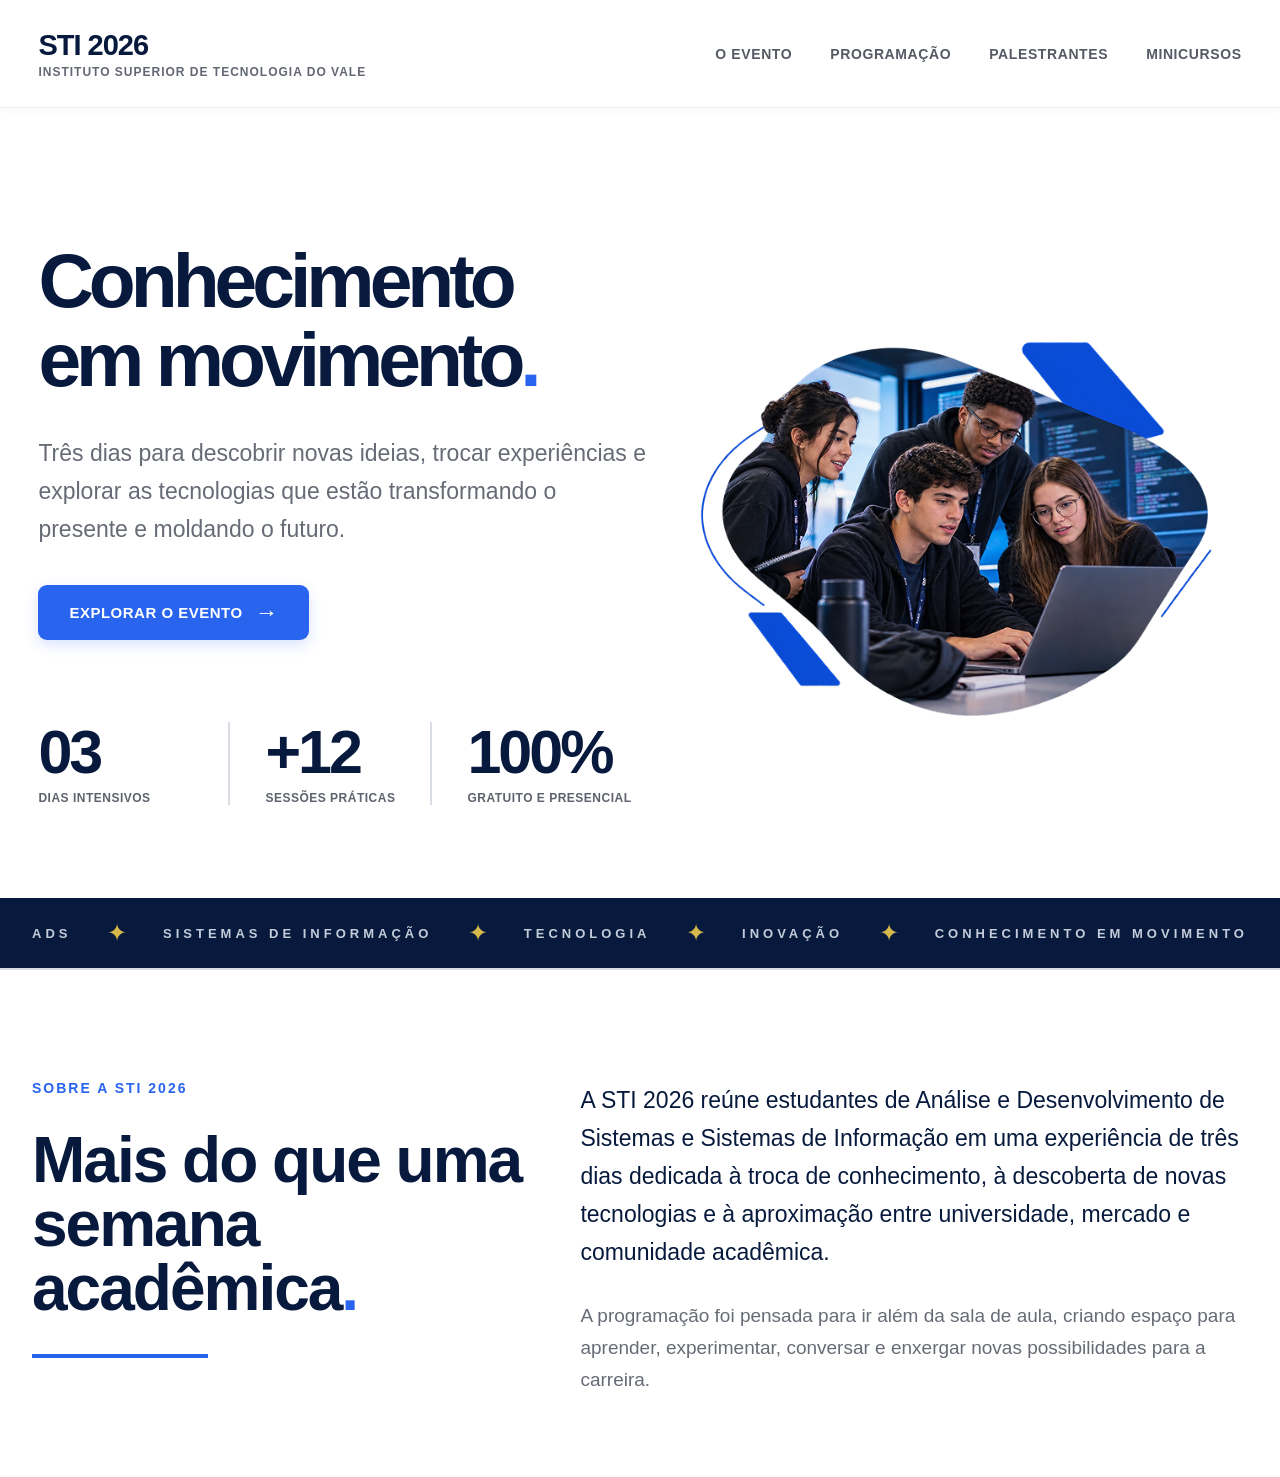
==== TRABALHO/index.html @ 21d2e315 "Segunda parte: 1" ====
<!DOCTYPE html>
<html lang="pt-BR">
<head>
  <meta charset="UTF-8">
  <meta name="viewport" content="width=device-width, initial-scale=1.0">
  <title>STI 2026 | Instituto Superior de Tecnologia do Vale</title>
  <link rel="stylesheet" href="CSS\style.css">
</head>
<body>
  <header class="cabecalho">
    <h1 class="marca">
      <strong>STI 2026</strong>
      <span>INSTITUTO SUPERIOR DE TECNOLOGIA DO VALE</span>
    </h1>

    <nav class="menu" aria-label="Navegação principal">
      <a href="#evento">O EVENTO</a>
      <a href="#programacao">PROGRAMAÇÃO</a>
      <a href="#palestrantes">PALESTRANTES</a>
      <a href="#minicursos">MINICURSOS</a>
    </nav>
  </header>

  <main>
    <section class="hero" id="evento">
      <div class="conteudo">
        <h2 class="one">Conhecimento<br>em movimento<span>.</span></h2>

        <p class="descricao">
          Três dias para descobrir novas ideias, trocar experiências e
          explorar as tecnologias que estão transformando o presente e
          moldando o futuro.
        </p>

        <a class="botao" href="#">
          EXPLORAR O EVENTO <span>→</span>
        </a>

        <div class="estatisticas">
          <div class="estatistica">
            <strong>03</strong>
            <span>DIAS INTENSIVOS</span>
          </div>
          <div class="estatistica">
            <strong>+12</strong>
            <span>SESSÕES PRÁTICAS</span>
          </div>
          <div class="estatistica">
            <strong>100%</strong>
            <span>GRATUITO E PRESENCIAL</span>
          </div>
        </div>
      </div>

      <div class="imagem-area">
        <img
          class="foto"
          src="IMGS\hero\foto_hero.webp"
          alt="Estudantes trabalhando juntos em um projeto de tecnologia">
      </div>
      
    </section>

    <section class="bar">
      <nav class="nav down1" aria-label="Faixa de navegação">
        <a href="#">ADS</a>
        <span class="separ">✦</span>
        <a href="#">Sistemas de Informação</a>
        <span class="separ">✦</span>
        <a href="#">Tecnologia</a>
        <span class="separ">✦</span>
        <a href="#">Inovação</a>
        <span class="separ">✦</span>
        <a href="#">Conhecimento em movimento</a>
      </nav>
    </section>

      <div class="down1 d1">

        <section id="sobre" class="desc">
          <div class="desc-title">
            <p class="sub-title">Sobre a STI 2026</p>
            <h2 class="two">Mais do que uma<br>semana acadêmica<span>.</span></h2>
            <div class="blue-line"></div>
          </div>

          <div class="desc-text">
            <p class="lead">
              A STI 2026 reúne estudantes de Análise e Desenvolvimento de Sistemas e
              Sistemas de Informação em uma experiência de três dias dedicada à troca
              de conhecimento, à descoberta de novas tecnologias e à aproximação
              entre universidade, mercado e comunidade acadêmica.
            </p>
            <p class="secondary">
              A programação foi pensada para ir além da sala de aula, criando espaço
              para aprender, experimentar, conversar e enxergar novas possibilidades
              para a carreira.
            </p>
          </div>
        </section>

      </div>


  </main>
</body>
</html>
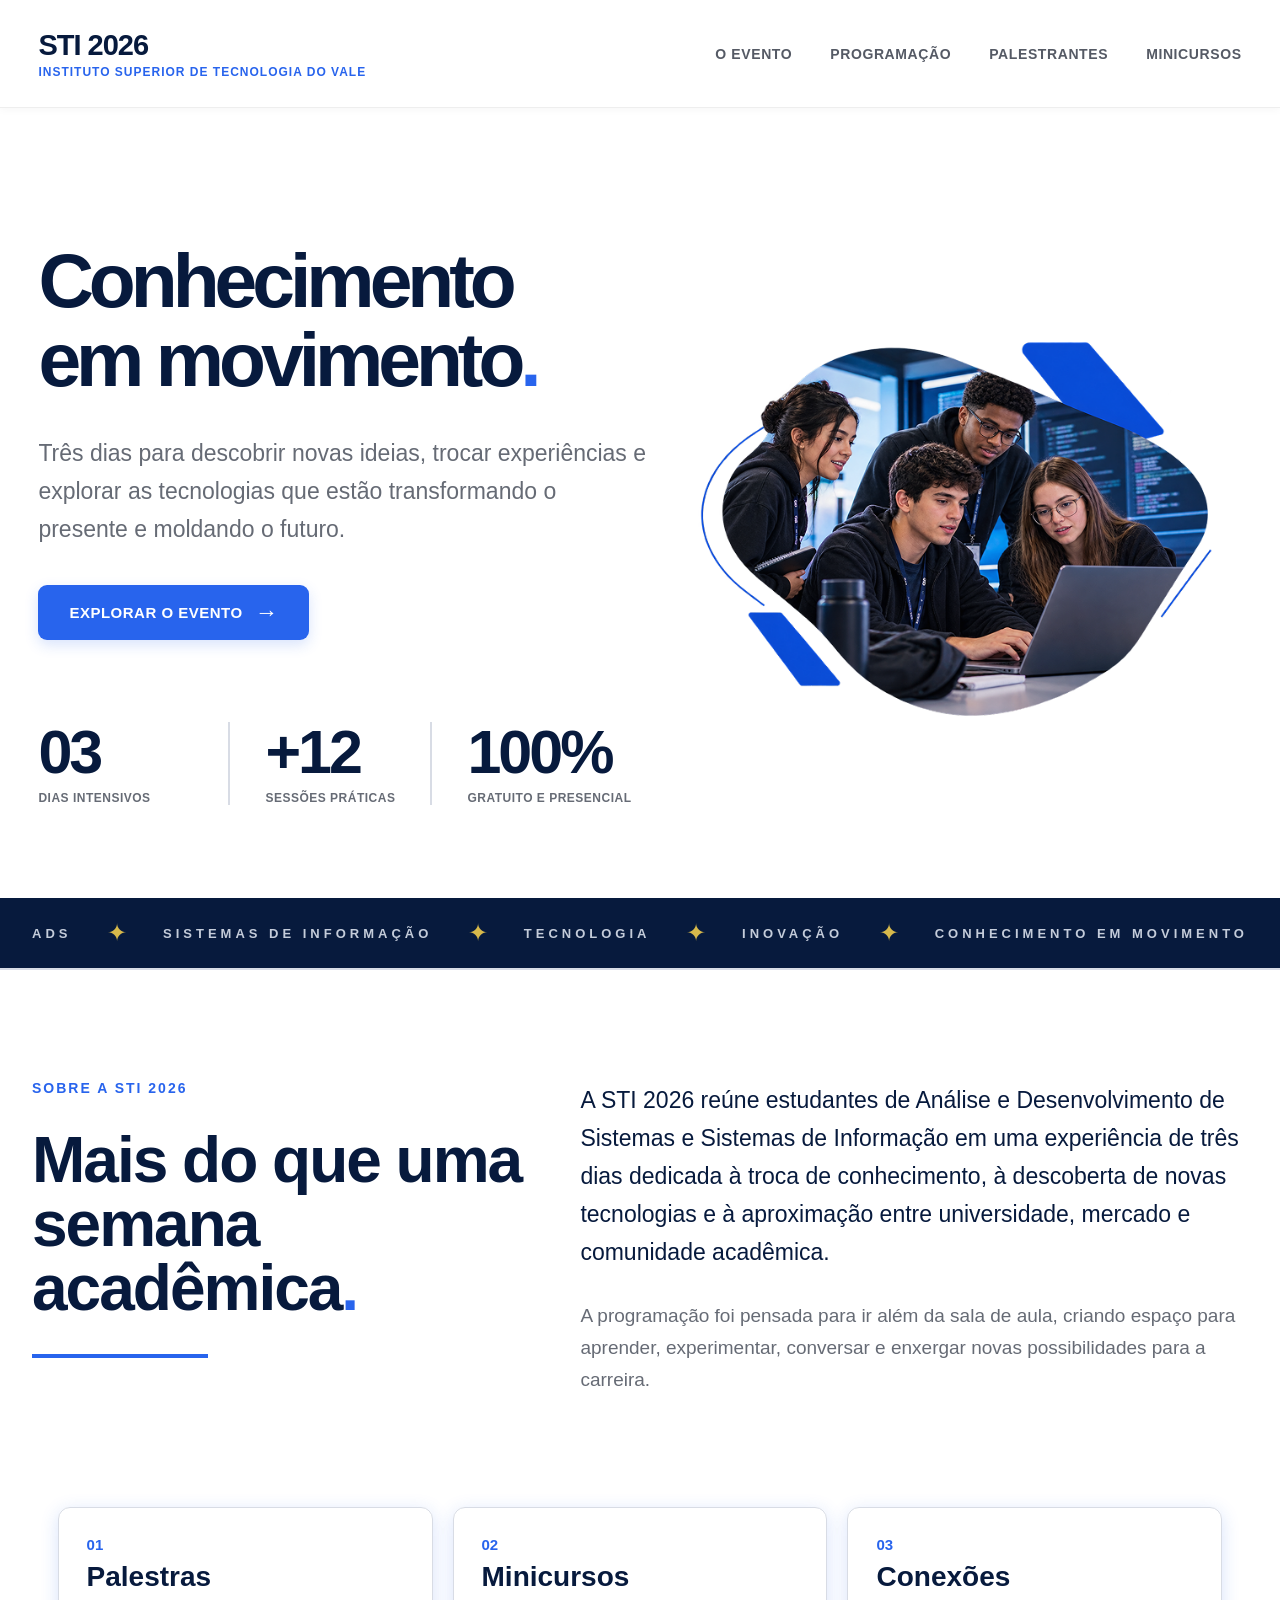
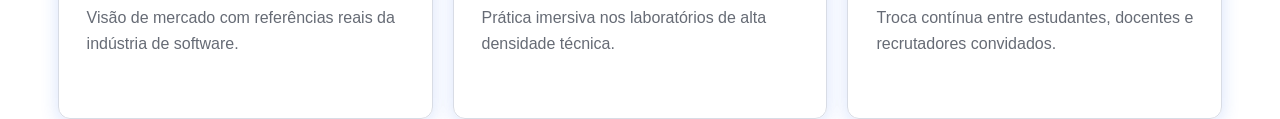
==== commit 6eb3321d: "Segunda parte: 2 Cards" ====
--- a/TRABALHO/index.html
+++ b/TRABALHO/index.html
@@ -13,7 +13,7 @@
       <span>INSTITUTO SUPERIOR DE TECNOLOGIA DO VALE</span>
     </h1>
 
-    <nav class="menu" aria-label="Navegação principal">
+    <nav class="menu" aria-label="Navegação principal"> <!-- verificar os ids depois-->
       <a href="#evento">O EVENTO</a>
       <a href="#programacao">PROGRAMAÇÃO</a>
       <a href="#palestrantes">PALESTRANTES</a>
@@ -101,6 +101,27 @@
 
       </div>
 
+    <section class="cards" aria-label="Atividades do evento"> <!-- definir os ids-->
+      
+      <article class="card" id="">
+        <span class="number">01</span>
+        <h3>Palestras</h3>
+        <p>Visão de mercado com referências reais da indústria de software.</p>
+      </article>
+
+      <article class="card" id="">
+        <span class="number">02</span>
+        <h3>Minicursos</h3>
+        <p>Prática imersiva nos laboratórios de alta densidade técnica.</p>
+      </article>
+
+      <article class="card" id="">
+        <span class="number">03</span>
+        <h3>Conexões</h3>
+        <p>Troca contínua entre estudantes, docentes e recrutadores convidados.</p>
+      </article>
+
+    </section>
 
   </main>
 </body>
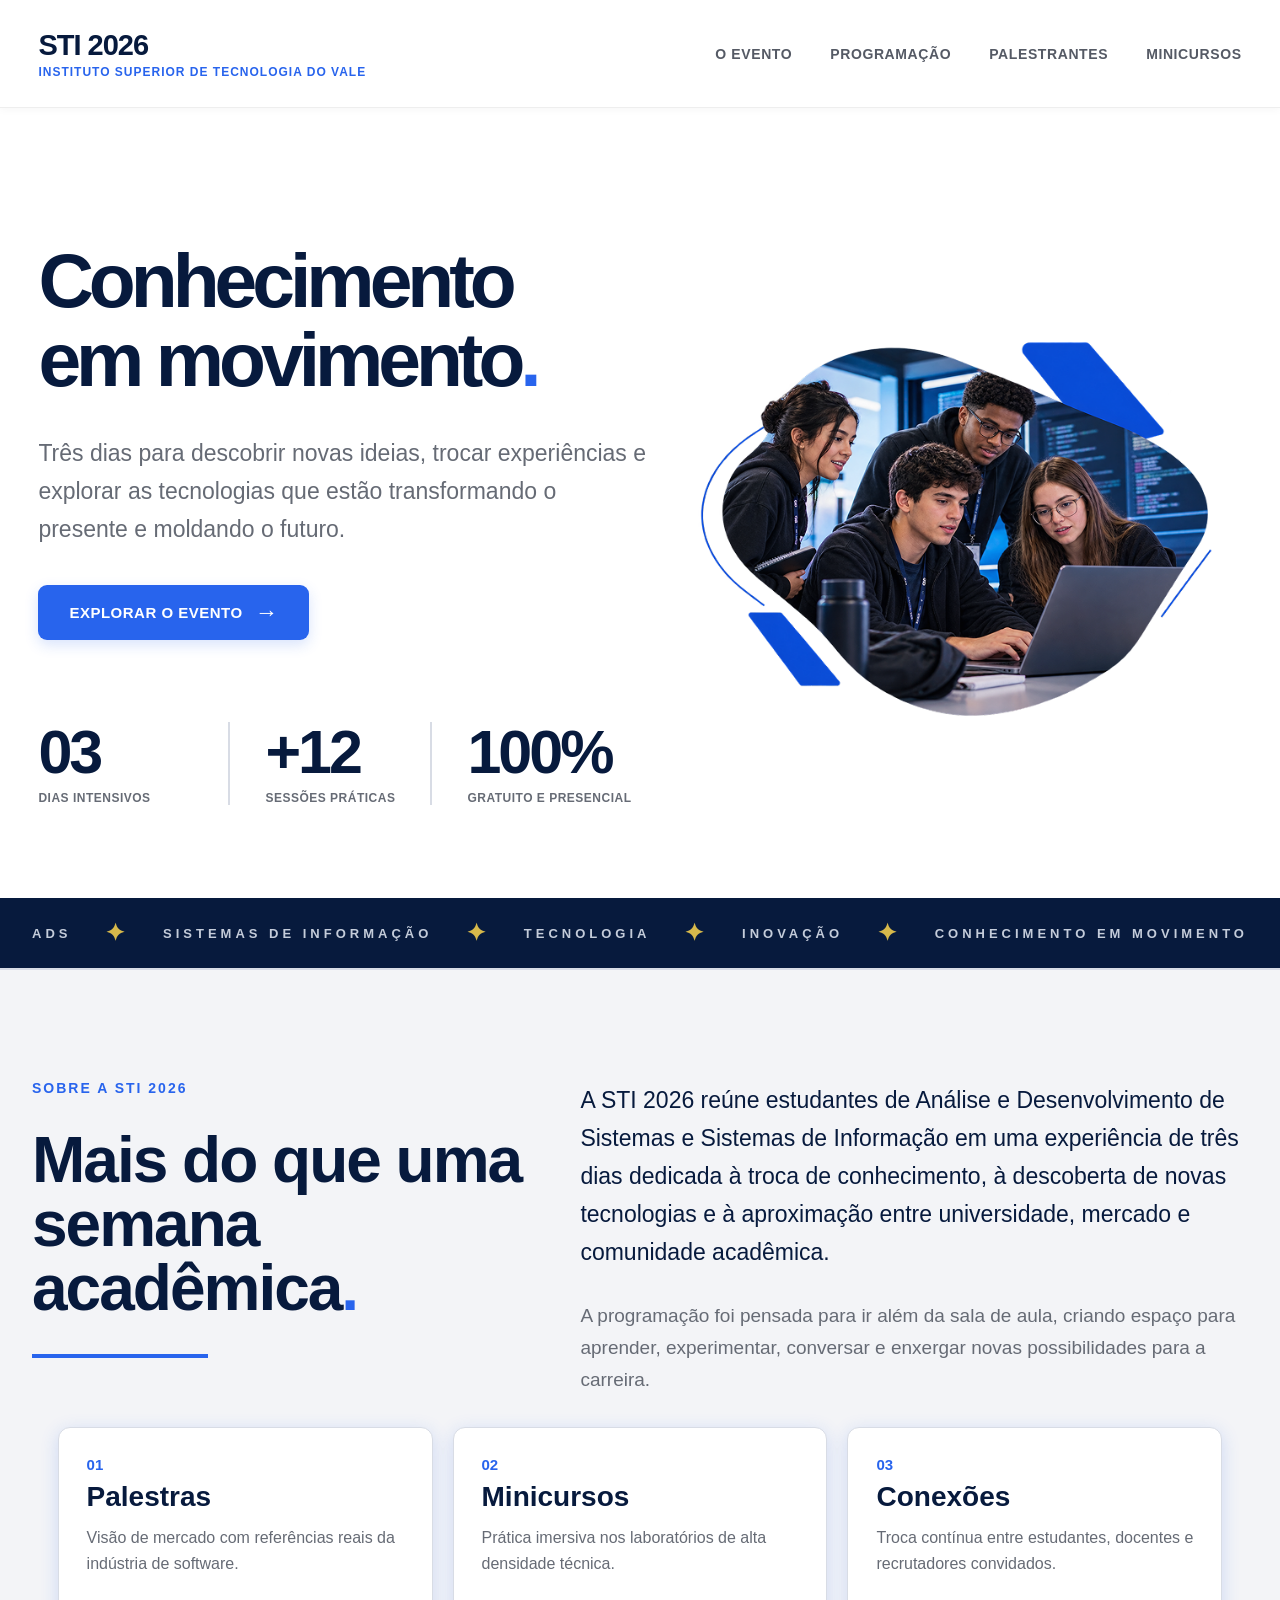
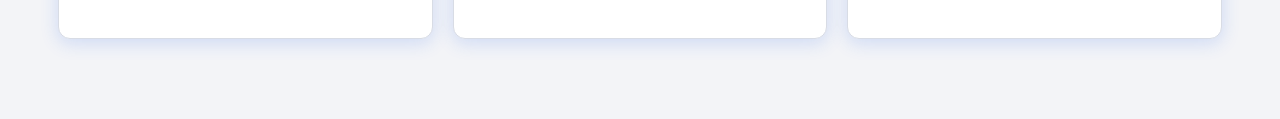
==== commit c867f6c4: "Correcoes e Organizao: 1" ====
--- a/TRABALHO/index.html
+++ b/TRABALHO/index.html
@@ -24,7 +24,7 @@
   <main>
     <section class="hero" id="evento">
       <div class="conteudo">
-        <h2 class="one">Conhecimento<br>em movimento<span>.</span></h2>
+        <h2 class="h2um">Conhecimento<br>em movimento<span>.</span></h2>
 
         <p class="descricao">
           Três dias para descobrir novas ideias, trocar experiências e
@@ -62,25 +62,25 @@
     </section>
 
     <section class="bar">
-      <nav class="nav down1" aria-label="Faixa de navegação">
-        <a href="#">ADS</a>
-        <span class="separ">✦</span>
-        <a href="#">Sistemas de Informação</a>
-        <span class="separ">✦</span>
-        <a href="#">Tecnologia</a>
-        <span class="separ">✦</span>
-        <a href="#">Inovação</a>
-        <span class="separ">✦</span>
-        <a href="#">Conhecimento em movimento</a>
-      </nav>
+      <div class="divbar cont1">
+        <p>ADS</p>
+        <p><span class="separ">✦</span></p>
+        <p>Sistemas de Informação</p>
+        <p><span class="separ">✦</span></p>
+        <p>Tecnologia</p>
+        <p><span class="separ">✦</span></p>
+        <p>Inovação</p>
+        <p><span class="separ">✦</span></p>
+        <p>Conhecimento em movimento</p>
+      </div>
     </section>
 
-      <div class="down1 d1">
+      <section class="baixo1">
 
-        <section id="sobre" class="desc">
+        <div id="sobre" class="desc cont1">
           <div class="desc-title">
             <p class="sub-title">Sobre a STI 2026</p>
-            <h2 class="two">Mais do que uma<br>semana acadêmica<span>.</span></h2>
+            <h2 class="h2dois">Mais do que uma<br>semana acadêmica<span>.</span></h2>
             <div class="blue-line"></div>
           </div>
 
@@ -97,31 +97,31 @@
               para a carreira.
             </p>
           </div>
-        </section>
+        </div>
 
-      </div>
+        <div class="cards" aria-label="Atividades do evento"> <!-- definir os ids-->
 
-    <section class="cards" aria-label="Atividades do evento"> <!-- definir os ids-->
-      
-      <article class="card" id="">
-        <span class="number">01</span>
-        <h3>Palestras</h3>
-        <p>Visão de mercado com referências reais da indústria de software.</p>
-      </article>
+          <article class="card" id="">
+            <span class="number">01</span>
+            <h3>Palestras</h3>
+            <p>Visão de mercado com referências reais da indústria de software.</p>
+          </article>
 
-      <article class="card" id="">
-        <span class="number">02</span>
-        <h3>Minicursos</h3>
-        <p>Prática imersiva nos laboratórios de alta densidade técnica.</p>
-      </article>
+          <article class="card" id="">
+            <span class="number">02</span>
+            <h3>Minicursos</h3>
+            <p>Prática imersiva nos laboratórios de alta densidade técnica.</p>
+          </article>
 
-      <article class="card" id="">
-        <span class="number">03</span>
-        <h3>Conexões</h3>
-        <p>Troca contínua entre estudantes, docentes e recrutadores convidados.</p>
-      </article>
+          <article class="card" id="">
+            <span class="number">03</span>
+            <h3>Conexões</h3>
+            <p>Troca contínua entre estudantes, docentes e recrutadores convidados.</p>
+          </article>
 
-    </section>
+        </div>
+
+      </section>
 
   </main>
 </body>
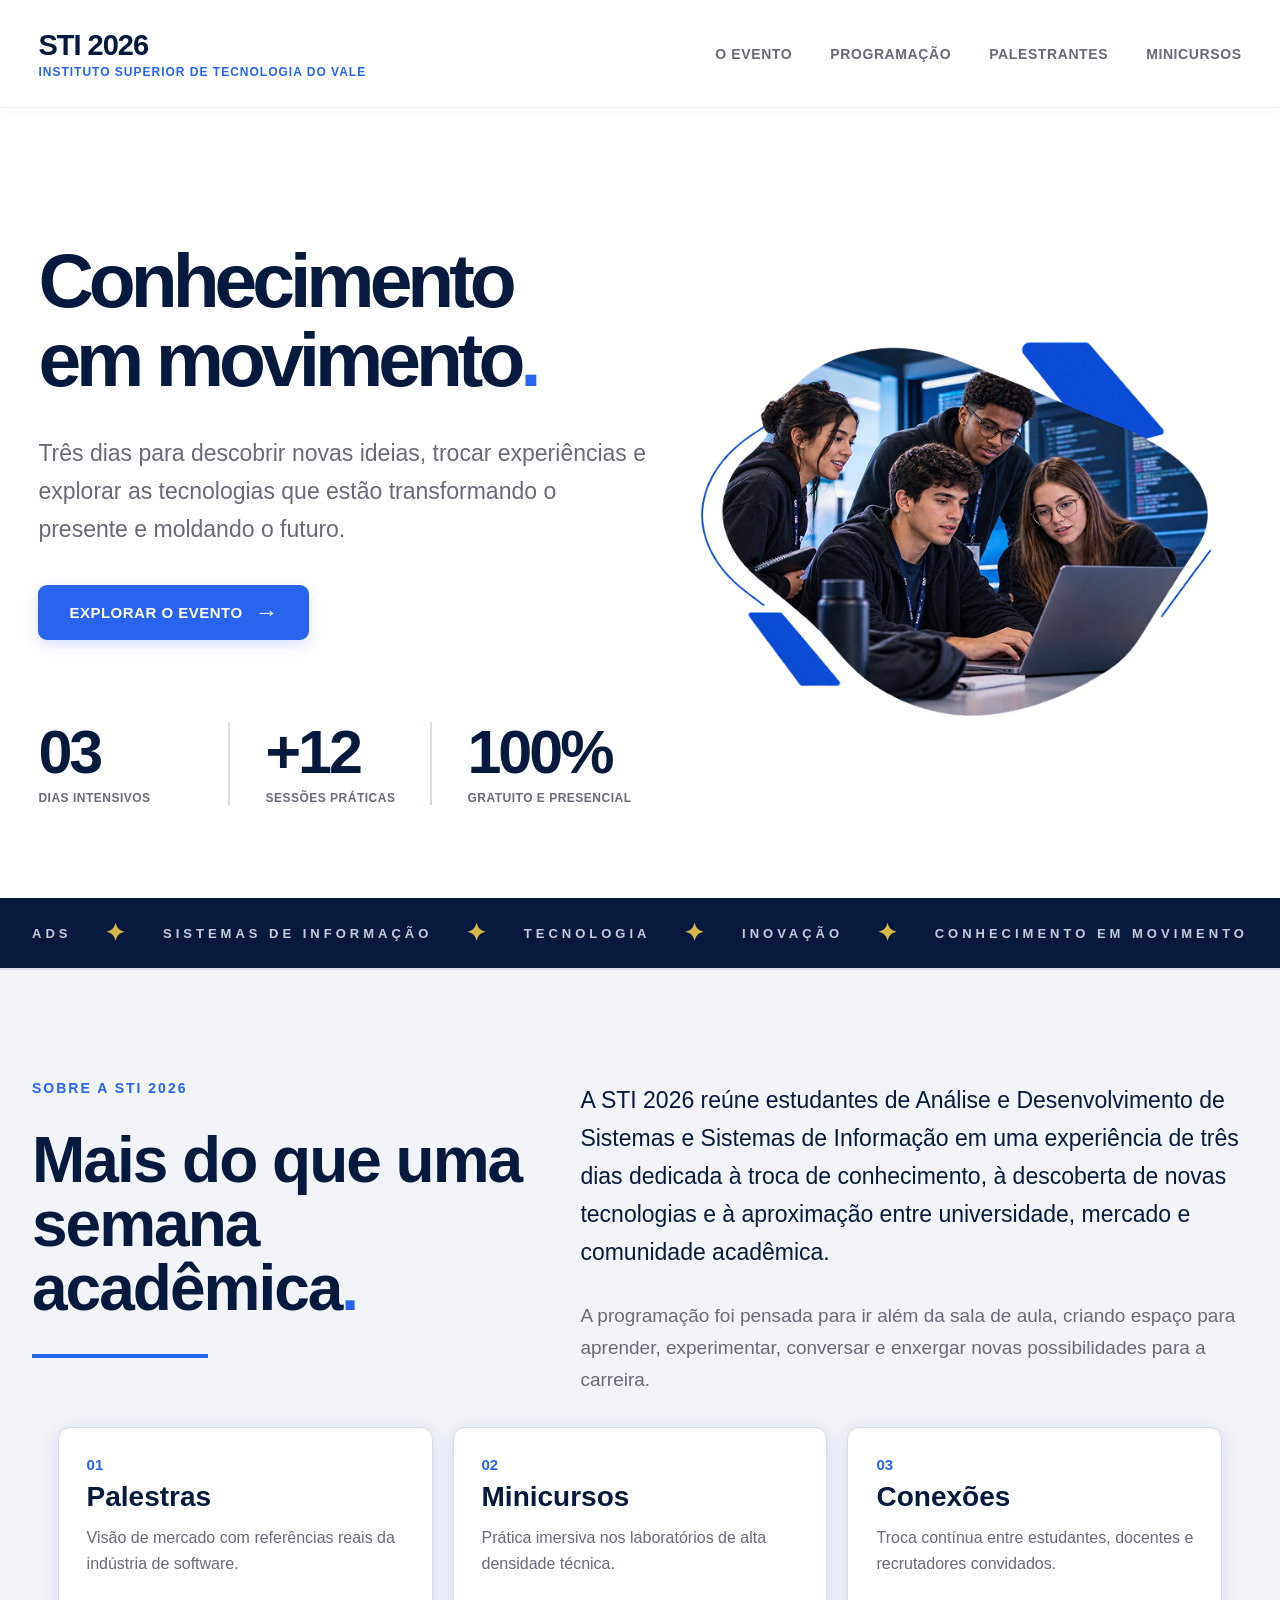
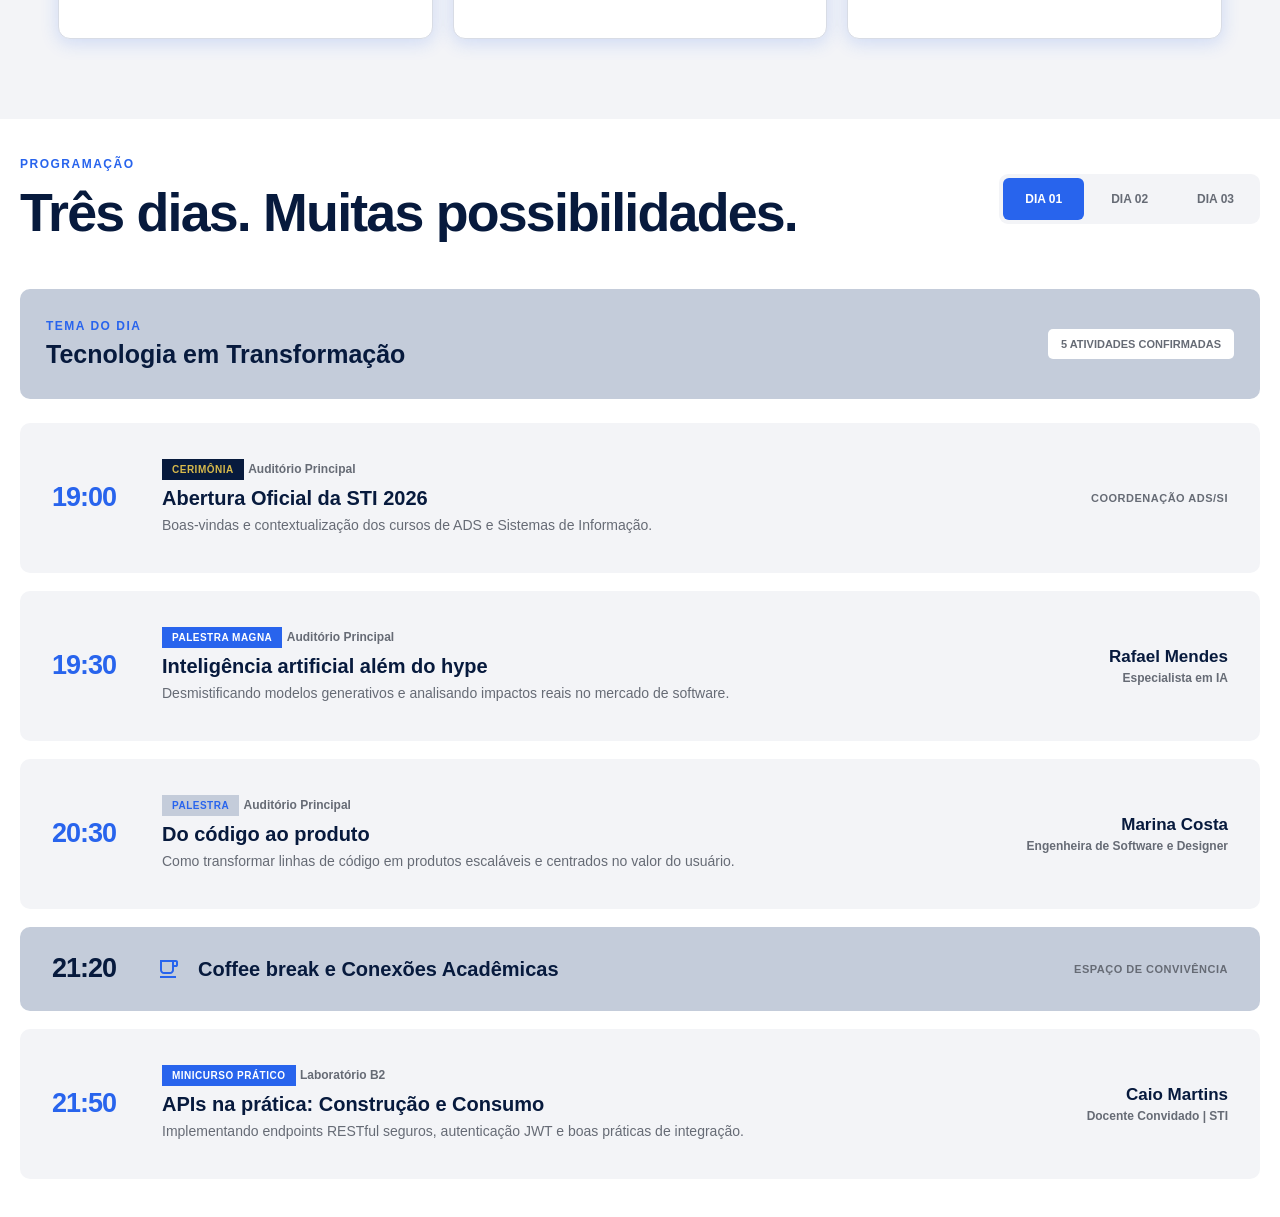
==== commit 0d2a98ac: "Dias do evento" ====
--- a/TRABALHO/index.html
+++ b/TRABALHO/index.html
@@ -7,7 +7,9 @@
   <link rel="stylesheet" href="CSS\style.css">
 </head>
 <body>
+
   <header class="cabecalho">
+
     <h1 class="marca">
       <strong>STI 2026</strong>
       <span>INSTITUTO SUPERIOR DE TECNOLOGIA DO VALE</span>
@@ -19,50 +21,57 @@
       <a href="#palestrantes">PALESTRANTES</a>
       <a href="#minicursos">MINICURSOS</a>
     </nav>
+
   </header>
 
   <main>
+
     <section class="hero" id="evento">
       <div class="conteudo">
-        <h2 class="h2um">Conhecimento<br>em movimento<span>.</span></h2>
-
+
+        <h2 class="h2-1">Conhecimento<br>em movimento<span>.</span></h2>
         <p class="descricao">
           Três dias para descobrir novas ideias, trocar experiências e
           explorar as tecnologias que estão transformando o presente e
           moldando o futuro.
         </p>
-
         <a class="botao" href="#">
           EXPLORAR O EVENTO <span>→</span>
         </a>
 
         <div class="estatisticas">
           <div class="estatistica">
+
             <strong>03</strong>
             <span>DIAS INTENSIVOS</span>
+
           </div>
           <div class="estatistica">
+
             <strong>+12</strong>
             <span>SESSÕES PRÁTICAS</span>
+
           </div>
           <div class="estatistica">
+
             <strong>100%</strong>
             <span>GRATUITO E PRESENCIAL</span>
-          </div>
-        </div>
-      </div>
-
+
+          </div>
+        </div>
+      </div>
       <div class="imagem-area">
+
         <img
           class="foto"
           src="IMGS\hero\foto_hero.webp"
           alt="Estudantes trabalhando juntos em um projeto de tecnologia">
-      </div>
-      
-    </section>
-
+
+      </div>
+    </section>
     <section class="bar">
       <div class="divbar cont1">
+
         <p>ADS</p>
         <p><span class="separ">✦</span></p>
         <p>Sistemas de Informação</p>
@@ -72,19 +81,21 @@
         <p>Inovação</p>
         <p><span class="separ">✦</span></p>
         <p>Conhecimento em movimento</p>
-      </div>
-    </section>
-
-      <section class="baixo1">
-
+
+      </div>
+    </section>
+
+    <section class="down-1">
         <div id="sobre" class="desc cont1">
           <div class="desc-title">
-            <p class="sub-title">Sobre a STI 2026</p>
-            <h2 class="h2dois">Mais do que uma<br>semana acadêmica<span>.</span></h2>
+
+            <p class="sob-title-sti">Sobre a STI 2026</p>
+            <h2 class="h2-2">Mais do que uma<br>semana acadêmica<span>.</span></h2>
             <div class="blue-line"></div>
-          </div>
-
+
+          </div>
           <div class="desc-text">
+
             <p class="lead">
               A STI 2026 reúne estudantes de Análise e Desenvolvimento de Sistemas e
               Sistemas de Informação em uma experiência de três dias dedicada à troca
@@ -96,32 +107,150 @@
               para aprender, experimentar, conversar e enxergar novas possibilidades
               para a carreira.
             </p>
-          </div>
-        </div>
-
+
+          </div>
+        </div>
         <div class="cards" aria-label="Atividades do evento"> <!-- definir os ids-->
-
           <article class="card" id="">
+
             <span class="number">01</span>
             <h3>Palestras</h3>
             <p>Visão de mercado com referências reais da indústria de software.</p>
+
           </article>
 
           <article class="card" id="">
+
             <span class="number">02</span>
             <h3>Minicursos</h3>
             <p>Prática imersiva nos laboratórios de alta densidade técnica.</p>
+
           </article>
 
           <article class="card" id="">
+
             <span class="number">03</span>
             <h3>Conexões</h3>
             <p>Troca contínua entre estudantes, docentes e recrutadores convidados.</p>
+
           </article>
-
-        </div>
-
-      </section>
+        </div>
+    </section>
+
+    <section class="cont2" id="programacao">
+      <div class="top">
+        <div>
+
+          <span class="sob-title">PROGRAMAÇÃO</span>
+          <h2 class="h2-3">Três dias. Muitas possibilidades.</h2>
+
+        </div>
+
+        <nav class="dias" aria-label="Dias do evento">
+          <button class="dia ativo" type="button">DIA 01</button>
+          <button class="dia" type="button">DIA 02</button>
+          <button class="dia" type="button">DIA 03</button>
+        </nav>
+
+      </div>
+      <div class="tema">
+        <div>
+
+          <span class="sob-title">TEMA DO DIA</span>
+          <h2>Tecnologia em Transformação</h2>
+
+        </div>
+
+        <span class="a5">5 ATIVIDADES CONFIRMADAS</span>
+
+      </div>
+    
+      <div class="programacao" aria-label="Programação do primeiro dia">
+        <article class="atividade">
+
+          <p class="horario">19:00</p>
+
+          <div class="detalhes">
+
+            <span class="tag cerimonia">CERIMÔNIA</span>
+            <span class="local">Auditório Principal</span>
+            <h3>Abertura Oficial da STI 2026</h3>
+            <p>Boas-vindas e contextualização dos cursos de ADS e Sistemas de Informação.</p>
+
+          </div>
+
+          <span class="local-2">COORDENAÇÃO ADS/SI</span>
+
+        </article>
+        <article class="atividade">
+          
+          <p class="horario">19:30</p>
+
+          <div class="detalhes">
+
+            <span class="tag palestra-mag">PALESTRA MAGNA</span>
+            <span class="local">Auditório Principal</span>
+            <h3>Inteligência artificial além do hype</h3>
+            <p>Desmistificando modelos generativos e analisando impactos reais no mercado de software.</p>
+
+          </div>
+          <div class="palestrante">
+
+            <strong>Rafael Mendes</strong>
+            <span>Especialista em IA</span>
+
+          </div>
+        </article>
+        <article class="atividade">
+
+          <p class="horario">20:30</p>
+
+          <div class="detalhes">
+
+            <span class="tag palestra">PALESTRA</span>
+            <span class="local">Auditório Principal</span>
+            <h3>Do código ao produto</h3>
+            <p>Como transformar linhas de código em produtos escaláveis e centrados no valor do usuário.</p>
+
+          </div>
+          <div class="palestrante">
+
+            <strong>Marina Costa</strong>
+            <span>Engenheira de Software e Designer</span>
+
+          </div>
+        </article>
+        <article class="intervalo">
+
+          <p class="horario">21:20</p>
+          <img src="IMGS\icones\cafezinho.svg" class="cafezinho">
+          <h3>Coffee break e Conexões Acadêmicas</h3>
+          <span class="local-2">ESPAÇO DE CONVIVÊNCIA</span>
+
+        </article>
+        <article class="atividade">
+
+          <p class="horario">21:50</p>
+
+          <div class="detalhes">
+
+            <span class="tag minicurso">MINICURSO PRÁTICO</span>
+            <span class="local">Laboratório B2</span>
+            <h3>APIs na prática: Construção e Consumo</h3>
+            <p>Implementando endpoints RESTful seguros, autenticação JWT e boas práticas de integração.</p>
+
+          </div>
+          <div class="palestrante">
+
+            <strong>Caio Martins</strong>
+            <span>Docente Convidado | STI</span>
+
+          </div>
+        </article>
+      </div>
+    </section>
+
+
 
   </main>
 </body>
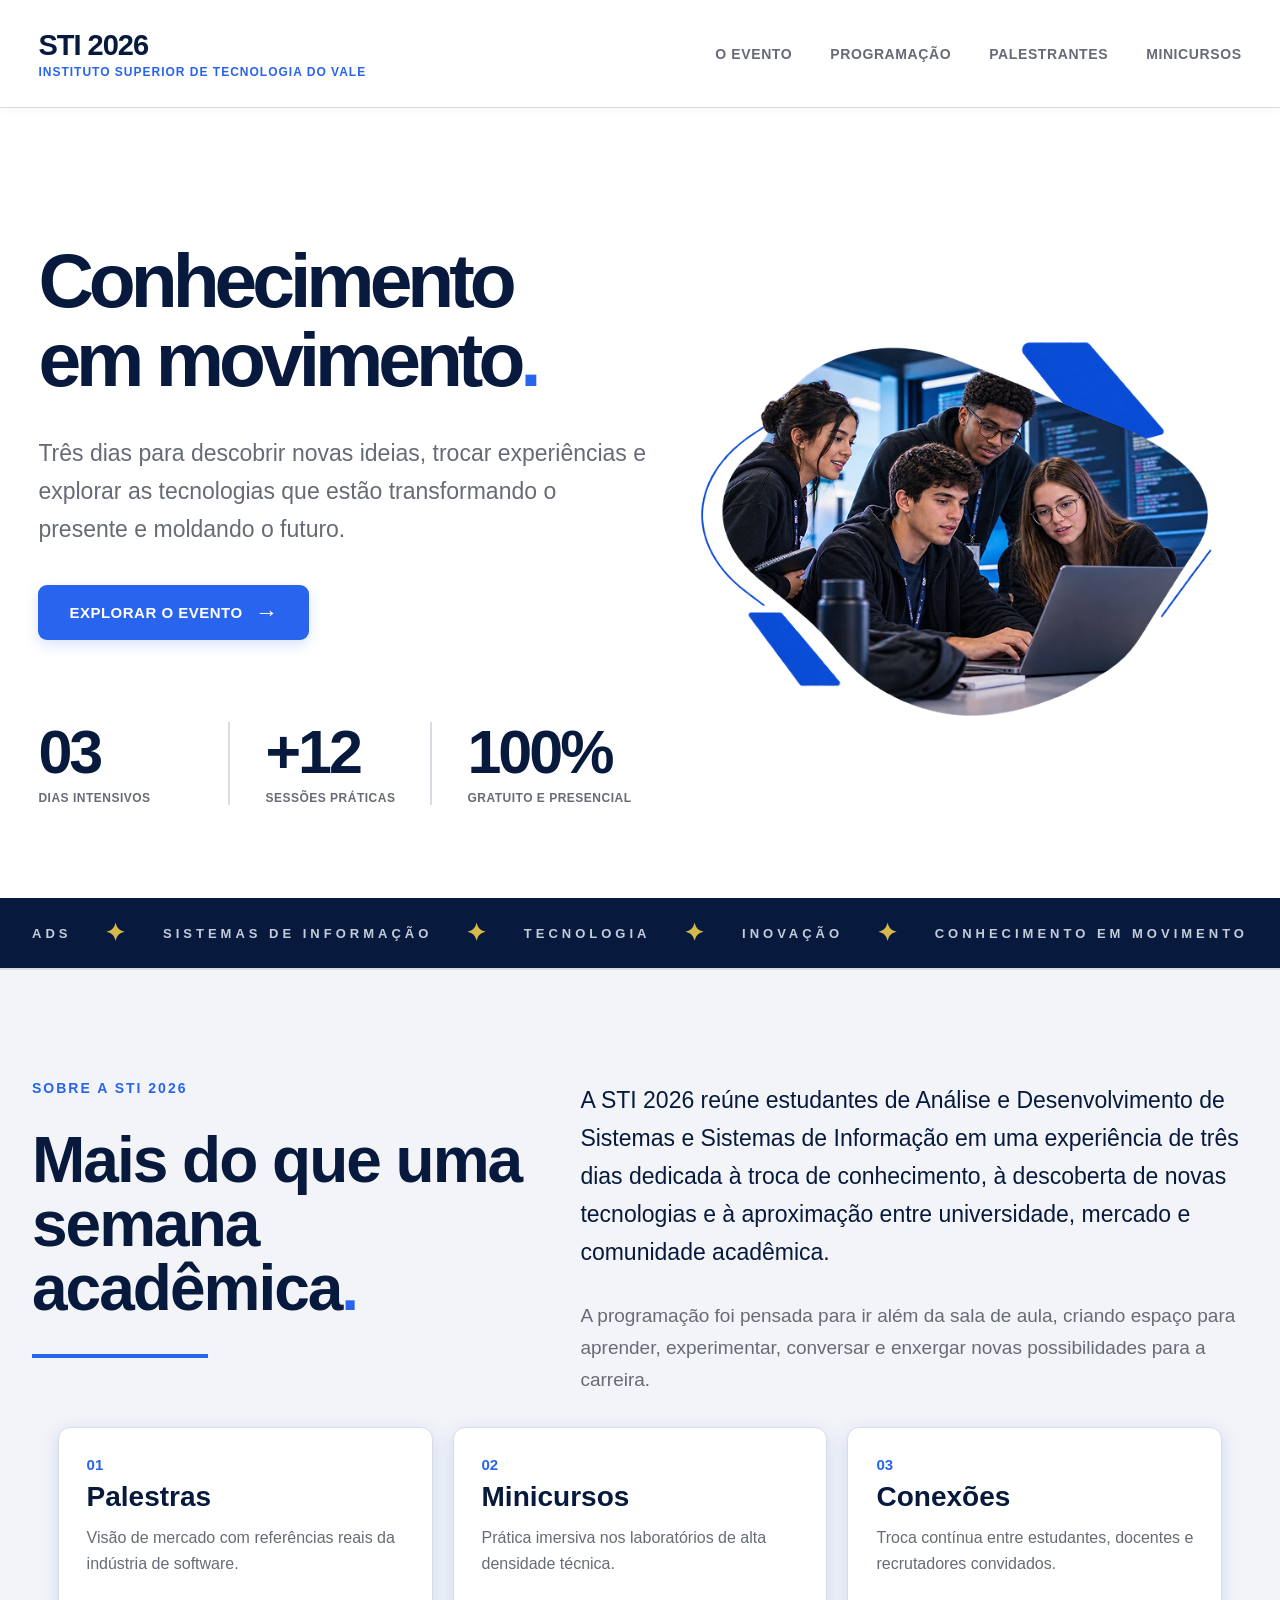
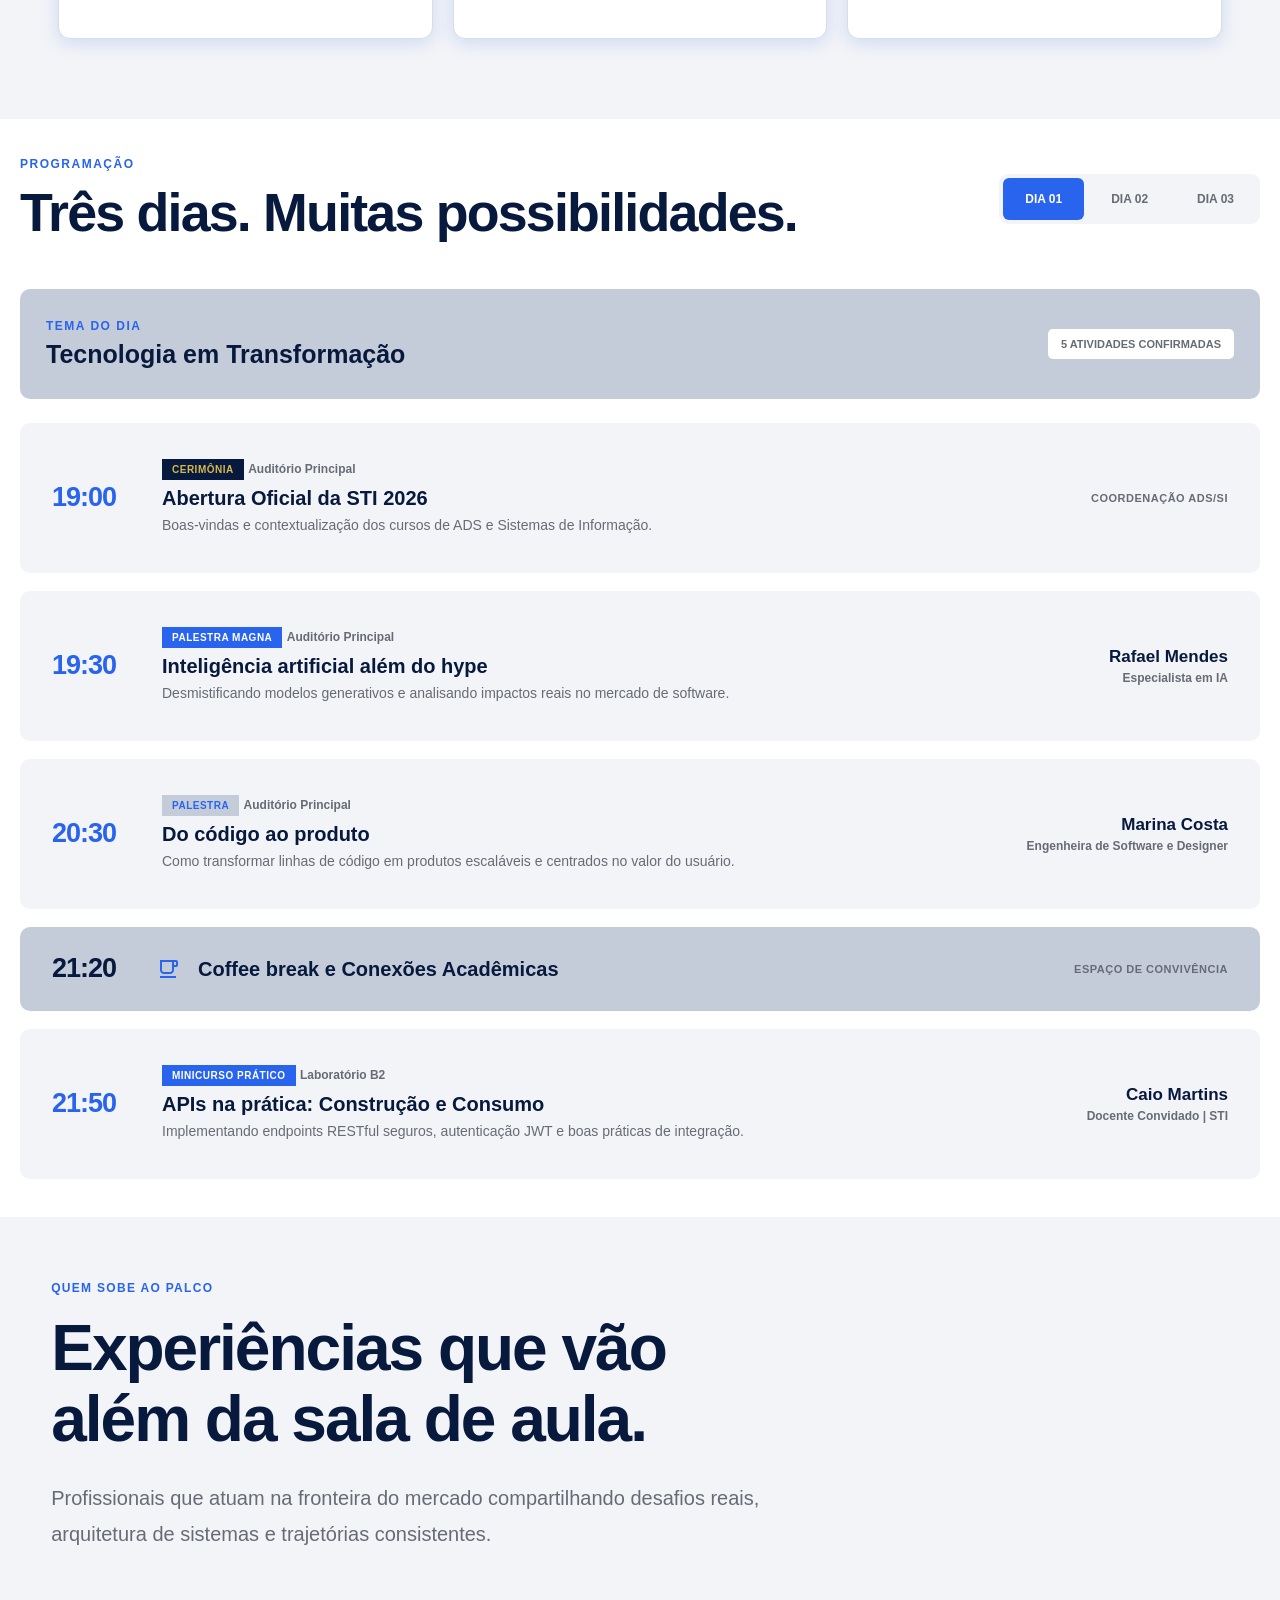
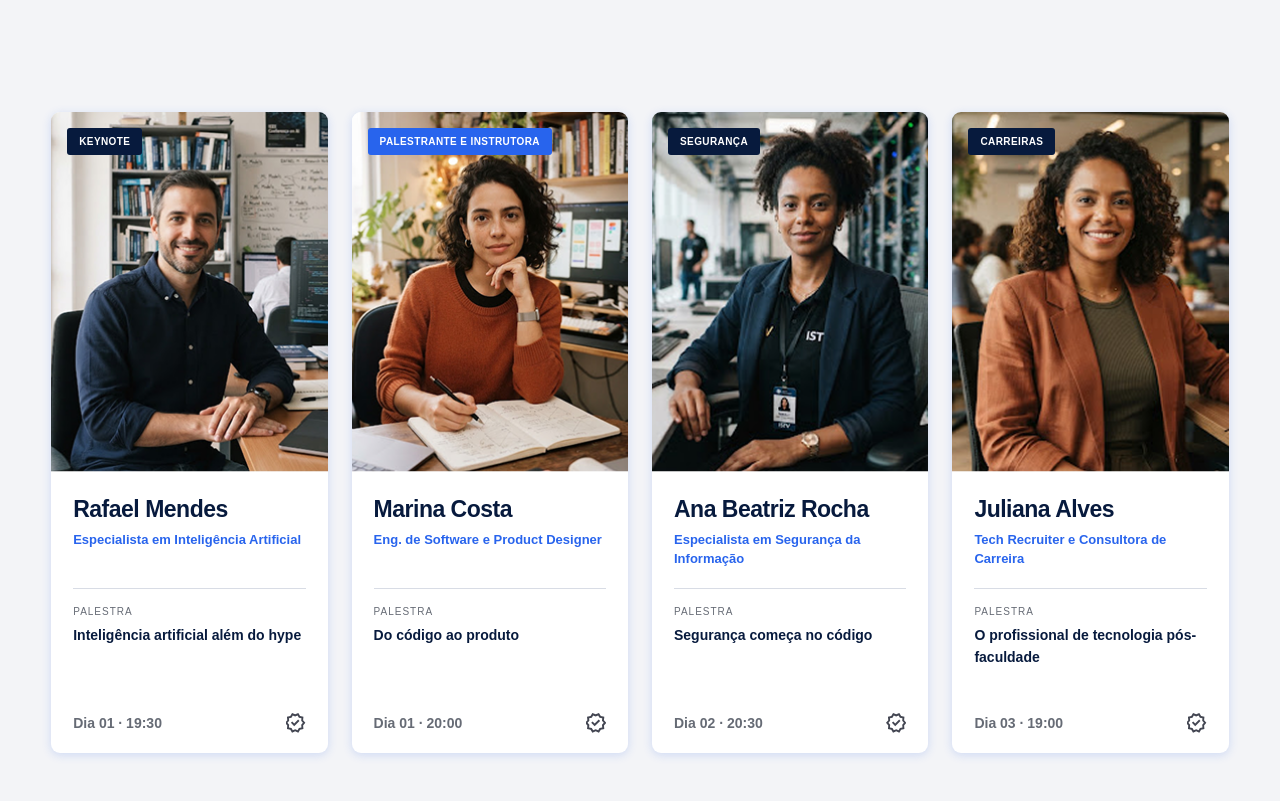
==== commit af98b6b2: "Palestrantes" ====
--- a/TRABALHO/index.html
+++ b/TRABALHO/index.html
@@ -14,7 +14,6 @@
       <strong>STI 2026</strong>
       <span>INSTITUTO SUPERIOR DE TECNOLOGIA DO VALE</span>
     </h1>
-
     <nav class="menu" aria-label="Navegação principal"> <!-- verificar os ids depois-->
       <a href="#evento">O EVENTO</a>
       <a href="#programacao">PROGRAMAÇÃO</a>
@@ -23,55 +22,43 @@
     </nav>
 
   </header>
-
   <main>
 
     <section class="hero" id="evento">
       <div class="conteudo">
-
         <h2 class="h2-1">Conhecimento<br>em movimento<span>.</span></h2>
         <p class="descricao">
           Três dias para descobrir novas ideias, trocar experiências e
           explorar as tecnologias que estão transformando o presente e
           moldando o futuro.
         </p>
-        <a class="botao" href="#">
+        <a class="botao" href="#sobre">
           EXPLORAR O EVENTO <span>→</span>
         </a>
-
         <div class="estatisticas">
           <div class="estatistica">
-
             <strong>03</strong>
             <span>DIAS INTENSIVOS</span>
-
           </div>
           <div class="estatistica">
-
             <strong>+12</strong>
             <span>SESSÕES PRÁTICAS</span>
-
           </div>
           <div class="estatistica">
-
             <strong>100%</strong>
             <span>GRATUITO E PRESENCIAL</span>
-
           </div>
         </div>
       </div>
       <div class="imagem-area">
-
         <img
           class="foto"
           src="IMGS\hero\foto_hero.webp"
           alt="Estudantes trabalhando juntos em um projeto de tecnologia">
-
-      </div>
-    </section>
-    <section class="bar">
+      </div>
+    </section>
+    <section class="bar" id="sobre">
       <div class="divbar cont1">
-
         <p>ADS</p>
         <p><span class="separ">✦</span></p>
         <p>Sistemas de Informação</p>
@@ -81,21 +68,17 @@
         <p>Inovação</p>
         <p><span class="separ">✦</span></p>
         <p>Conhecimento em movimento</p>
-
       </div>
     </section>
 
     <section class="down-1">
-        <div id="sobre" class="desc cont1">
+        <div class="desc cont1">
           <div class="desc-title">
-
             <p class="sob-title-sti">Sobre a STI 2026</p>
             <h2 class="h2-2">Mais do que uma<br>semana acadêmica<span>.</span></h2>
             <div class="blue-line"></div>
-
           </div>
           <div class="desc-text">
-
             <p class="lead">
               A STI 2026 reúne estudantes de Análise e Desenvolvimento de Sistemas e
               Sistemas de Informação em uma experiência de três dias dedicada à troca
@@ -107,32 +90,23 @@
               para aprender, experimentar, conversar e enxergar novas possibilidades
               para a carreira.
             </p>
-
           </div>
         </div>
         <div class="cards" aria-label="Atividades do evento"> <!-- definir os ids-->
-          <article class="card" id="">
-
+          <article class="card">
             <span class="number">01</span>
             <h3>Palestras</h3>
             <p>Visão de mercado com referências reais da indústria de software.</p>
-
           </article>
-
-          <article class="card" id="">
-
+          <article class="card">
             <span class="number">02</span>
             <h3>Minicursos</h3>
             <p>Prática imersiva nos laboratórios de alta densidade técnica.</p>
-
           </article>
-
-          <article class="card" id="">
-
+          <article class="card">
             <span class="number">03</span>
             <h3>Conexões</h3>
             <p>Troca contínua entre estudantes, docentes e recrutadores convidados.</p>
-
           </article>
         </div>
     </section>
@@ -140,117 +114,159 @@
     <section class="cont2" id="programacao">
       <div class="top">
         <div>
-
           <span class="sob-title">PROGRAMAÇÃO</span>
           <h2 class="h2-3">Três dias. Muitas possibilidades.</h2>
-
-        </div>
-
+        </div>
         <nav class="dias" aria-label="Dias do evento">
           <button class="dia ativo" type="button">DIA 01</button>
           <button class="dia" type="button">DIA 02</button>
           <button class="dia" type="button">DIA 03</button>
         </nav>
-
       </div>
       <div class="tema">
         <div>
-
           <span class="sob-title">TEMA DO DIA</span>
           <h2>Tecnologia em Transformação</h2>
-
-        </div>
-
+        </div>
         <span class="a5">5 ATIVIDADES CONFIRMADAS</span>
-
-      </div>
-    
+      </div>
       <div class="programacao" aria-label="Programação do primeiro dia">
         <article class="atividade">
-
           <p class="horario">19:00</p>
-
-          <div class="detalhes">
-
+          <div class="detalhes">
             <span class="tag cerimonia">CERIMÔNIA</span>
             <span class="local">Auditório Principal</span>
             <h3>Abertura Oficial da STI 2026</h3>
             <p>Boas-vindas e contextualização dos cursos de ADS e Sistemas de Informação.</p>
-
-          </div>
-
+          </div>
           <span class="local-2">COORDENAÇÃO ADS/SI</span>
-
-        </article>
-        <article class="atividade">
-          
+        </article>
+        <article class="atividade">
           <p class="horario">19:30</p>
-
-          <div class="detalhes">
-
+          <div class="detalhes">
             <span class="tag palestra-mag">PALESTRA MAGNA</span>
             <span class="local">Auditório Principal</span>
             <h3>Inteligência artificial além do hype</h3>
             <p>Desmistificando modelos generativos e analisando impactos reais no mercado de software.</p>
-
           </div>
           <div class="palestrante">
-
             <strong>Rafael Mendes</strong>
             <span>Especialista em IA</span>
-
-          </div>
-        </article>
-        <article class="atividade">
-
+          </div>
+        </article>
+        <article class="atividade">
           <p class="horario">20:30</p>
-
-          <div class="detalhes">
-
+          <div class="detalhes">
             <span class="tag palestra">PALESTRA</span>
             <span class="local">Auditório Principal</span>
             <h3>Do código ao produto</h3>
             <p>Como transformar linhas de código em produtos escaláveis e centrados no valor do usuário.</p>
-
           </div>
           <div class="palestrante">
-
             <strong>Marina Costa</strong>
             <span>Engenheira de Software e Designer</span>
-
           </div>
         </article>
         <article class="intervalo">
-
           <p class="horario">21:20</p>
           <img src="IMGS\icones\cafezinho.svg" class="cafezinho">
           <h3>Coffee break e Conexões Acadêmicas</h3>
           <span class="local-2">ESPAÇO DE CONVIVÊNCIA</span>
-
-        </article>
-        <article class="atividade">
-
+        </article>
+        <article class="atividade">
           <p class="horario">21:50</p>
-
-          <div class="detalhes">
-
+          <div class="detalhes">
             <span class="tag minicurso">MINICURSO PRÁTICO</span>
             <span class="local">Laboratório B2</span>
             <h3>APIs na prática: Construção e Consumo</h3>
             <p>Implementando endpoints RESTful seguros, autenticação JWT e boas práticas de integração.</p>
-
           </div>
           <div class="palestrante">
-
             <strong>Caio Martins</strong>
             <span>Docente Convidado | STI</span>
-
-          </div>
-        </article>
-      </div>
-    </section>
-
-
+          </div>
+        </article>
+      </div>
+    </section>
+
+    <section class="down-2" id="palestrantes">
+      <div class="cont3 intro">
+        <span class="sob-title-2">QUEM SOBE AO PALCO</span>
+        <h2 class="h2-4">Experiências que vão<br> além da sala de aula.</h2>
+        <p class="text-2">Profissionais que atuam na fronteira do mercado compartilhando desafios reais,<br> 
+          arquitetura de sistemas e trajetórias consistentes.</p>
+      </div>
+      <div class="cards-2 cont3">
+        <article class="card-2">
+          <div class="foto-2 foto-2-1">
+            <span class="tag-2">KEYNOTE</span>
+          </div>
+          <div class="card-content">
+            <h2>Rafael Mendes</h2>
+            <p class="palestrante-2">Especialista em Inteligência Artificial</p>
+          <div class="tema-2">
+              <span>PALESTRA</span>
+              <p>Inteligência artificial além do hype</p>
+          </div>
+            <div class="horario-2">
+              <span>Dia 01 · 19:30</span>
+              <img class="check" src="IMGS\icones\check.svg">
+            </div>
+          </div>
+        </article>
+        <article class="card-2">
+          <div class="foto-2 foto-2-2">
+            <span class="tag-2 tag-2-blue">PALESTRANTE E INSTRUTORA</span>
+          </div>
+          <div class="card-content">
+            <h2>Marina Costa</h2>
+            <p class="palestrante-2">Eng. de Software e Product Designer</p>
+          <div class="tema-2">
+              <span>PALESTRA</span>
+              <p>Do código ao produto</p>
+          </div>
+            <div class="horario-2">
+              <span>Dia 01 · 20:00</span>
+              <img class="check" src="IMGS\icones\check.svg">
+            </div>
+          </div>
+        </article>
+        <article class="card-2">
+          <div class="foto-2 foto-2-3">
+            <span class="tag-2">SEGURANÇA</span>
+          </div>
+          <div class="card-content">
+            <h2>Ana Beatriz Rocha</h2>
+            <p class="palestrante-2">Especialista em Segurança da Informação</p>
+          <div class="tema-2">
+              <span>PALESTRA</span>
+              <p>Segurança começa no código</p>
+          </div>
+            <div class="horario-2">
+              <span>Dia 02 · 20:30</span>
+              <img class="check" src="IMGS\icones\check.svg">
+            </div>
+          </div>
+        </article>
+        <article class="card-2">
+          <div class="foto-2 foto-2-4">
+            <span class="tag-2">CARREIRAS</span>
+          </div>
+          <div class="card-content">
+            <h2>Juliana Alves</h2>
+            <p class="palestrante-2">Tech Recruiter e Consultora de Carreira</p>
+          <div class="tema-2">
+              <span>PALESTRA</span>
+              <p>O profissional de tecnologia pós-faculdade</p>
+          </div>
+            <div class="horario-2">
+              <span>Dia 03 · 19:00</span>
+              <img class="check" src="IMGS\icones\check.svg">
+            </div>
+          </div>
+        </article>
+      </div>
+    </section>
 
   </main>
 </body>
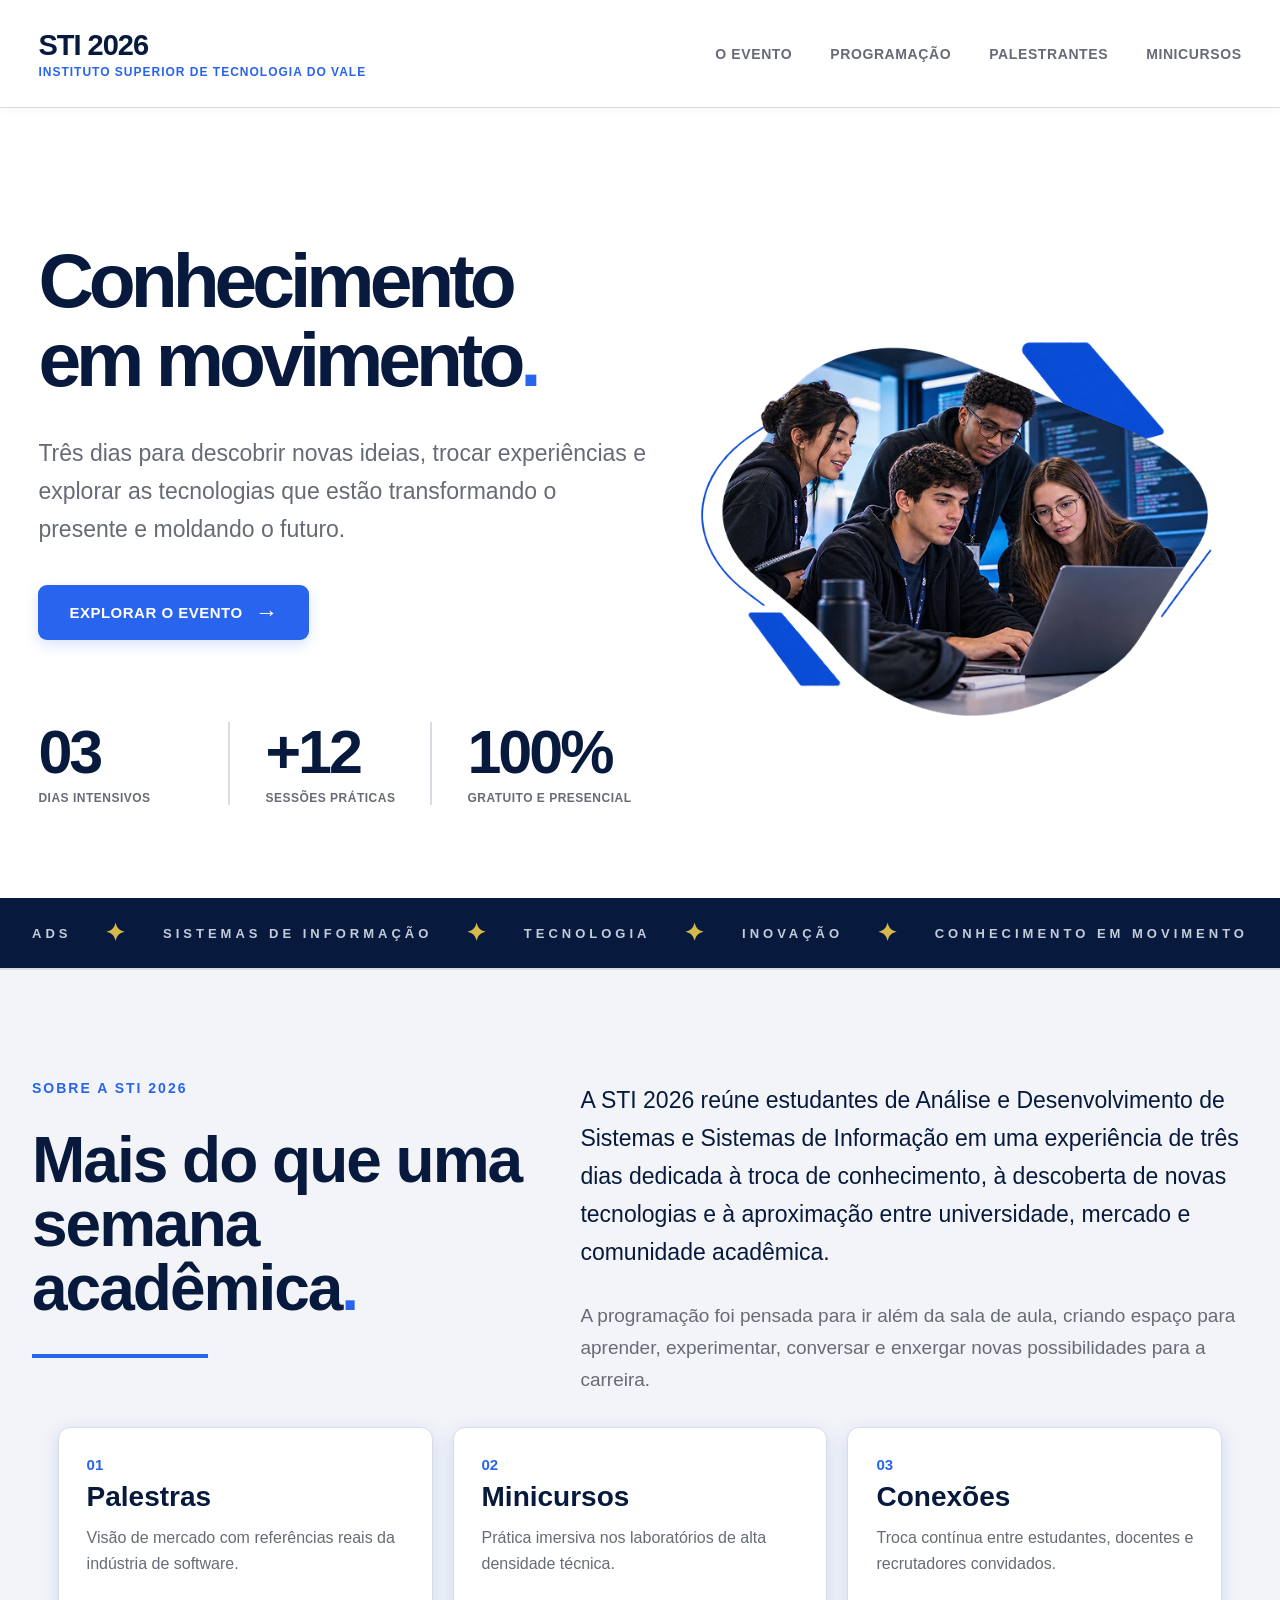
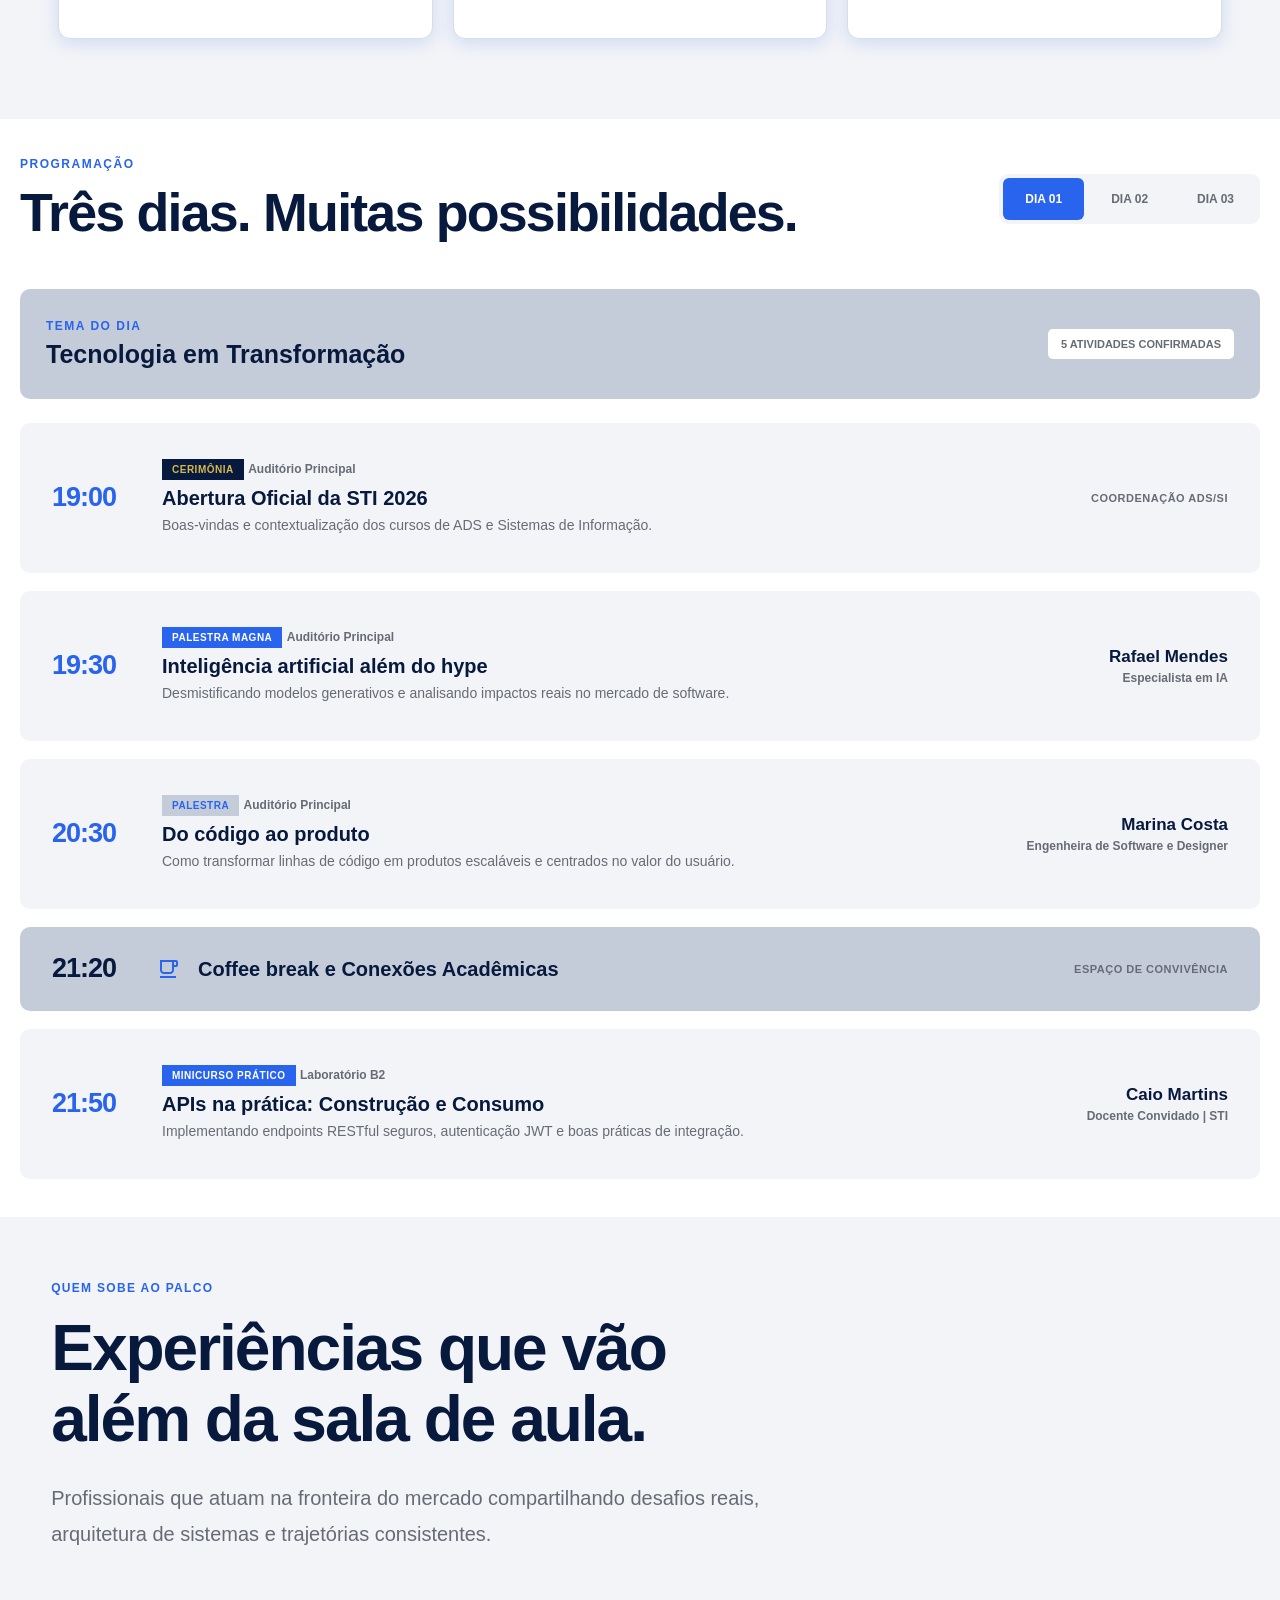
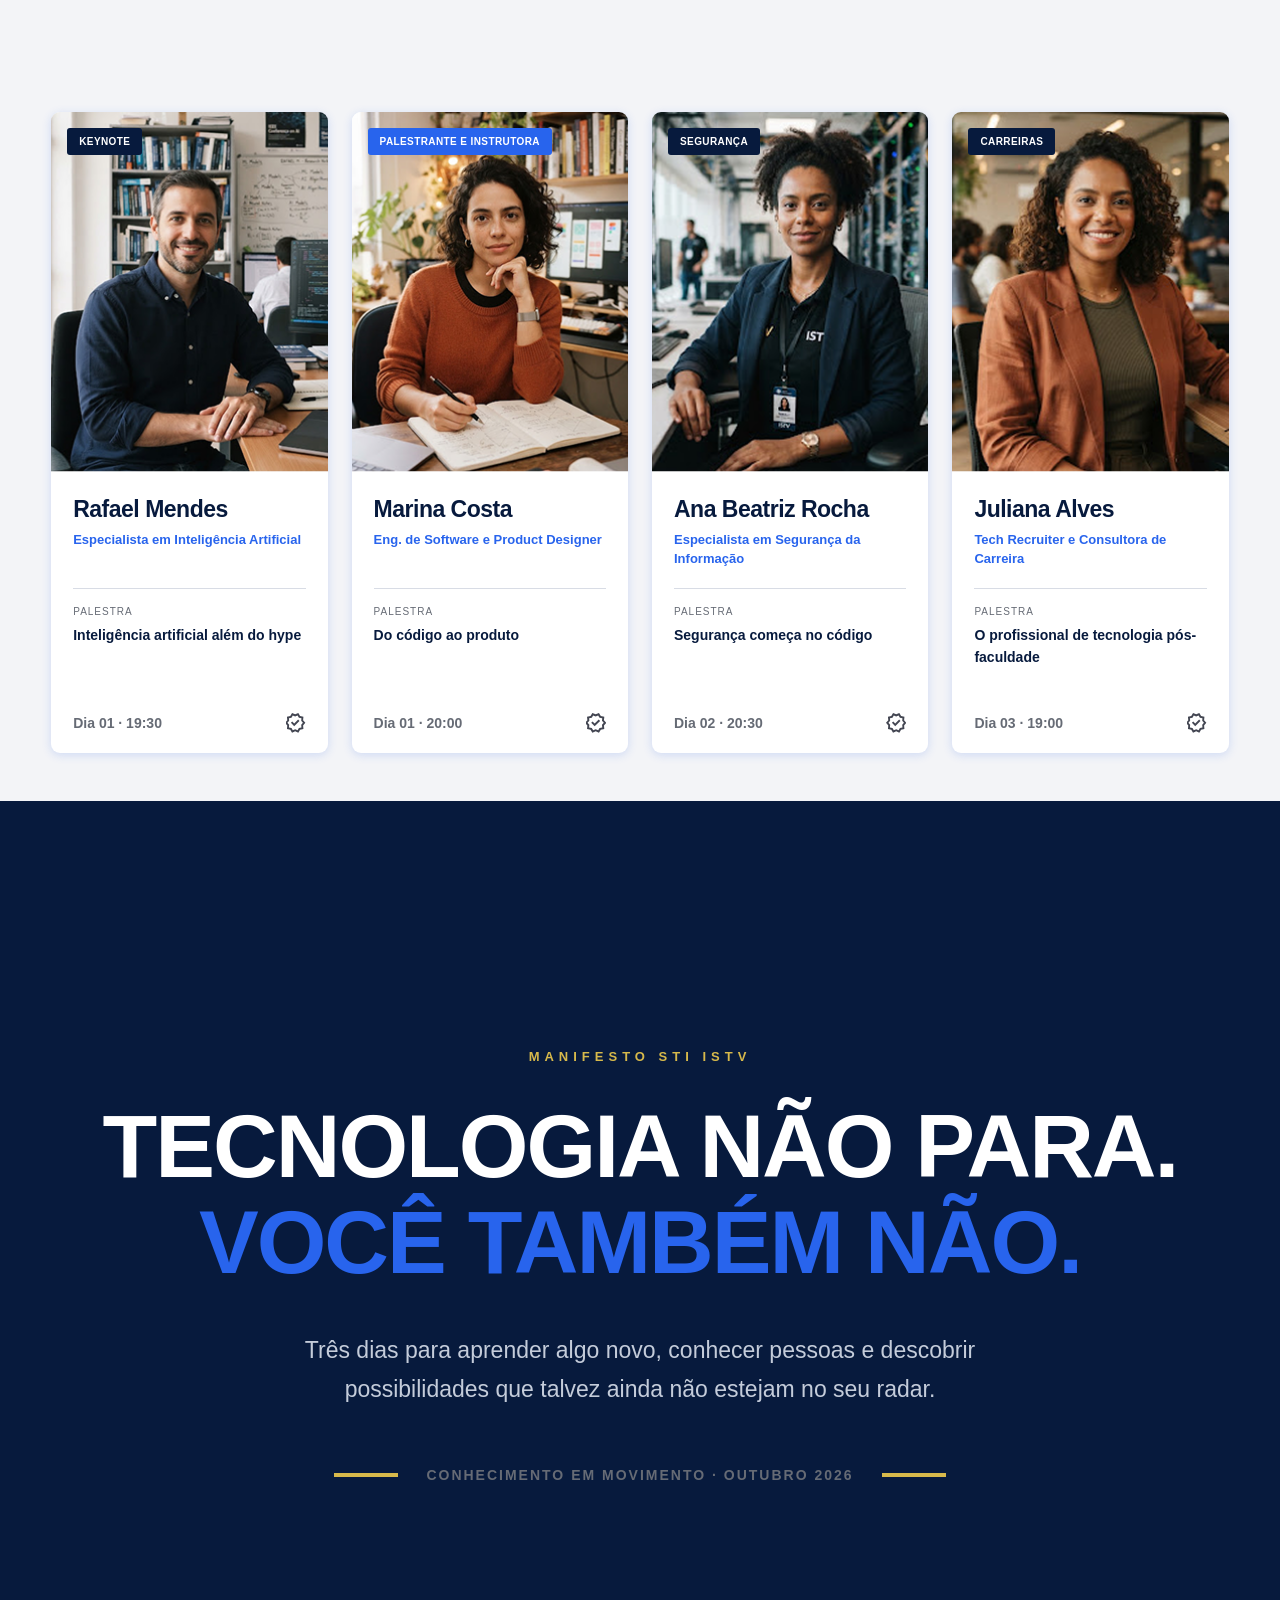
==== commit 002623b6: "Parte final 1" ====
--- a/TRABALHO/index.html
+++ b/TRABALHO/index.html
@@ -268,6 +268,18 @@
       </div>
     </section>
 
+    <section class="final">
+      <p class="final-tittle">MANIFESTO STI ISTV</p>
+      <h2>TECNOLOGIA NÃO PARA.<br><span>VOCÊ TAMBÉM NÃO.</span></h2>
+      <p class="final-text">Três dias para aprender algo novo, conhecer pessoas e descobrir<br>
+        possibilidades que talvez ainda não estejam no seu radar.</p>
+      <div class="final-line">
+        <span></span>
+        <p>CONHECIMENTO EM MOVIMENTO · OUTUBRO 2026</p>
+        <span></span>
+      </div>
+    </section>
+
   </main>
 </body>
 </html>
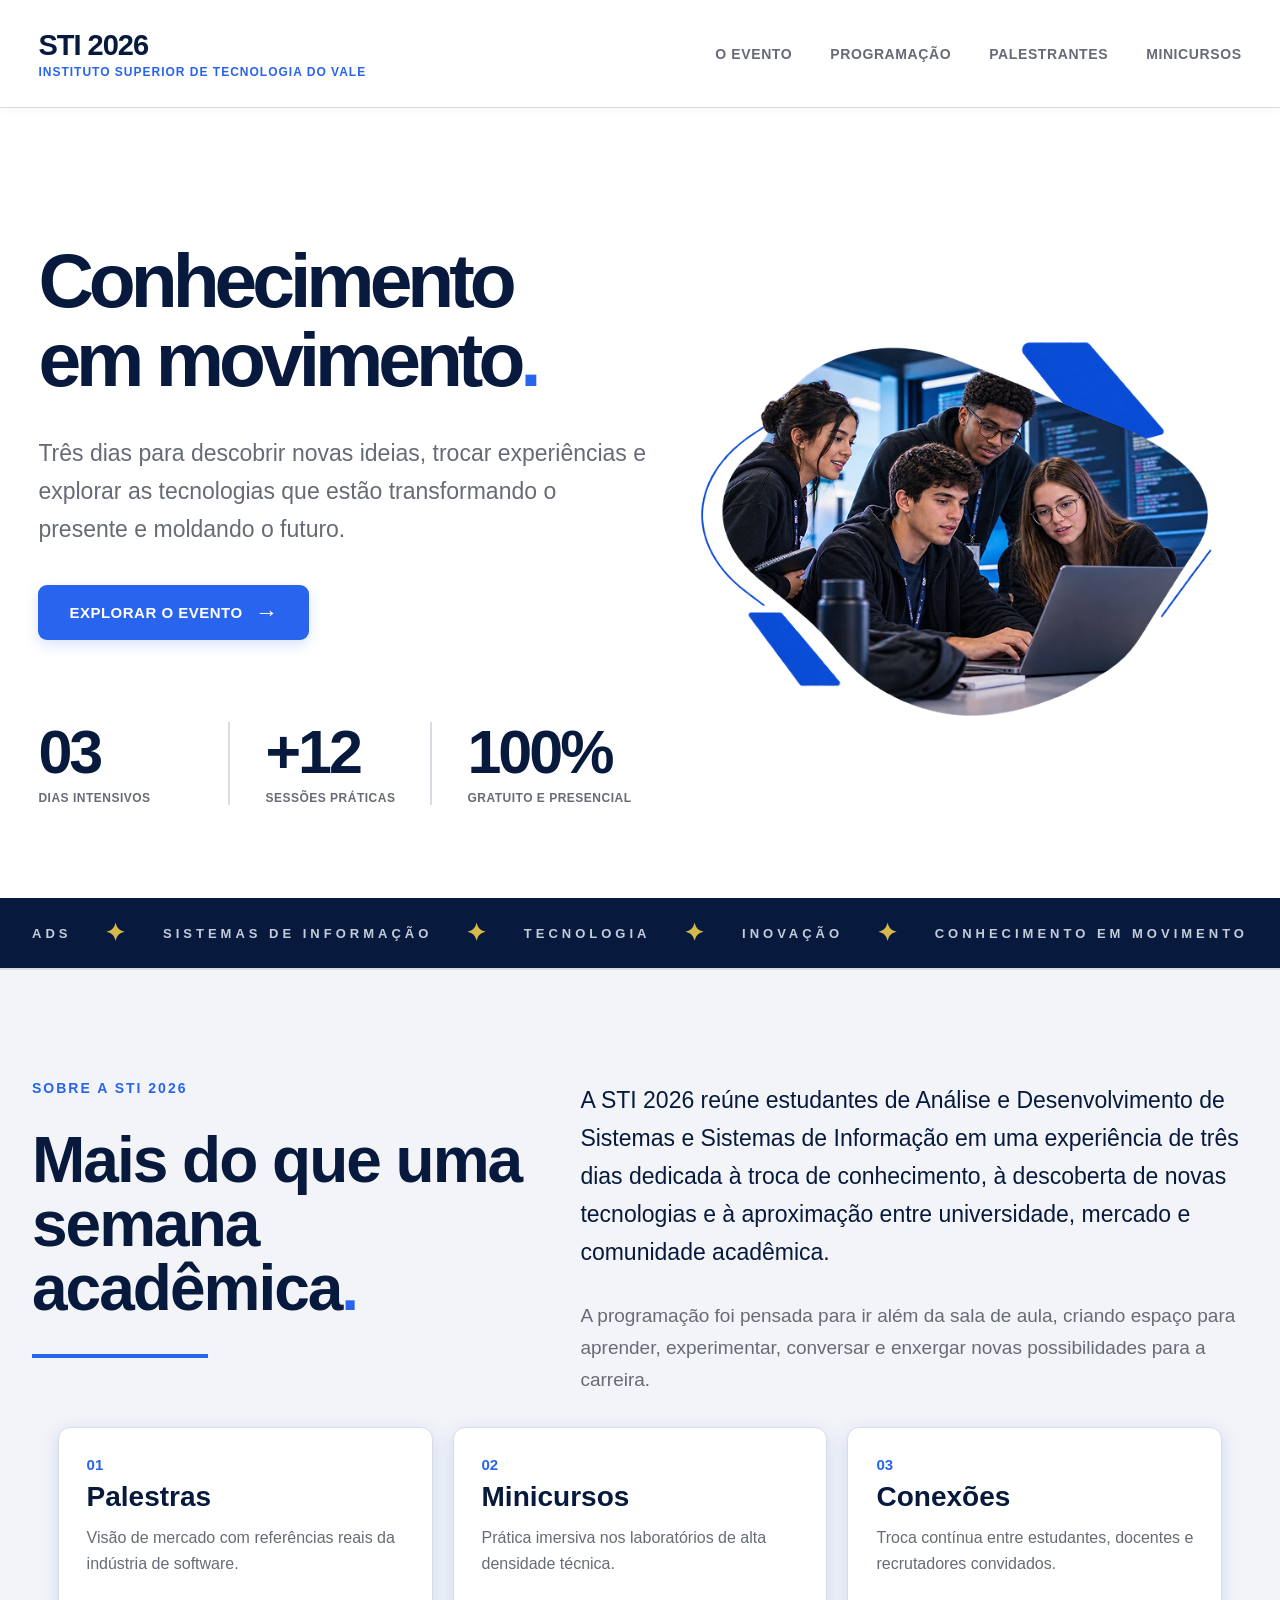
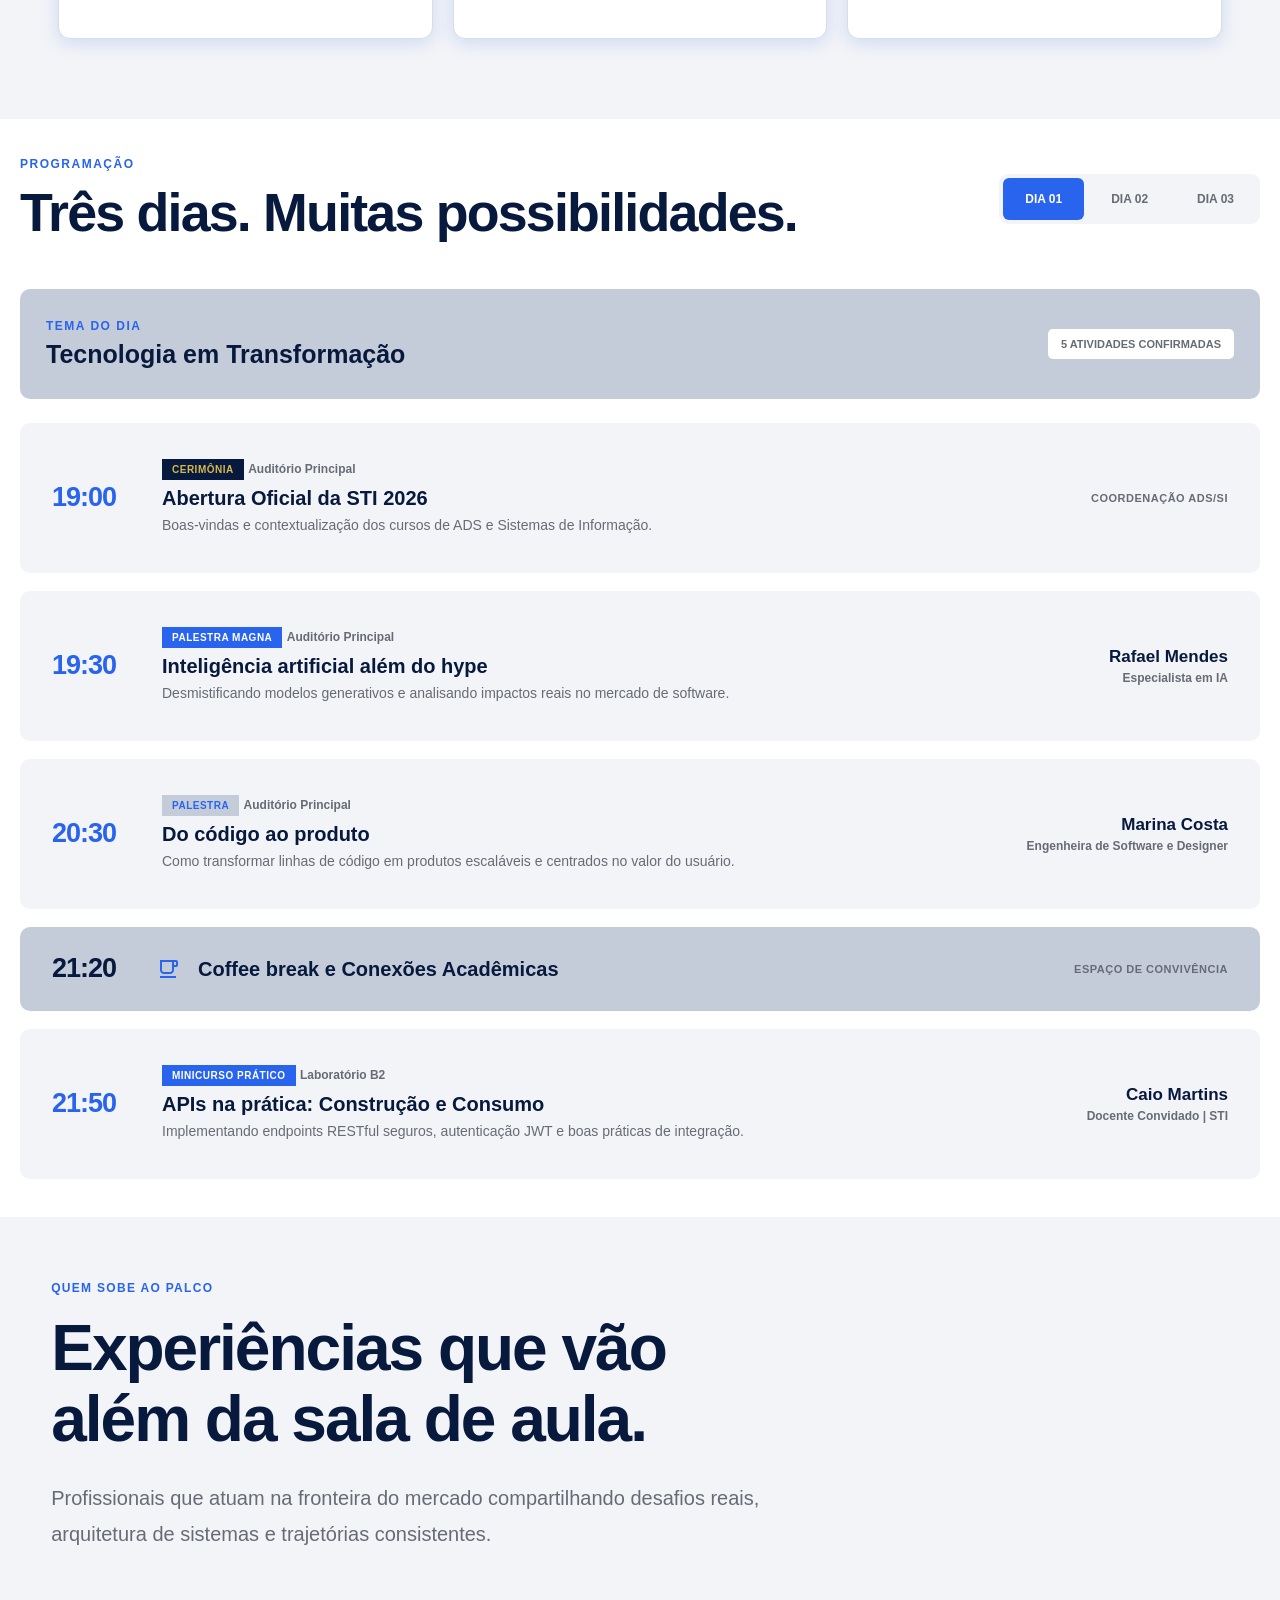
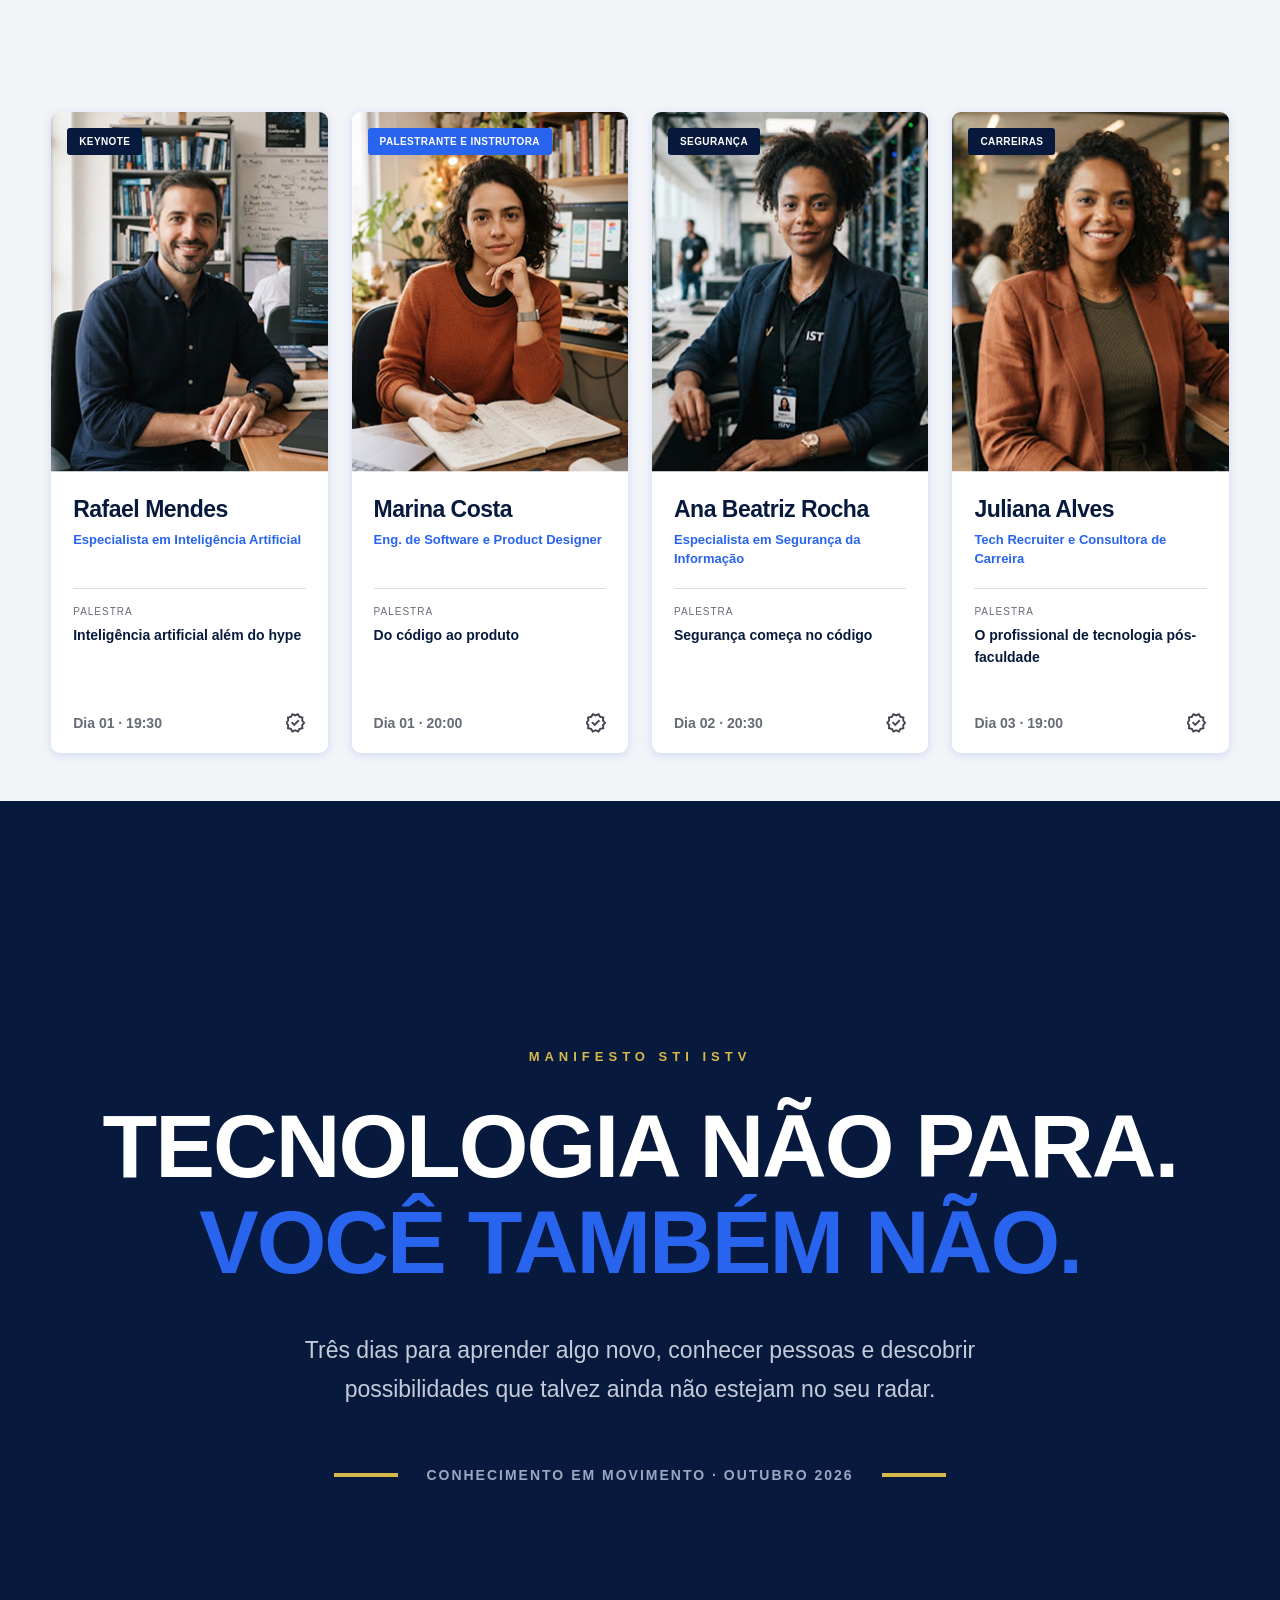
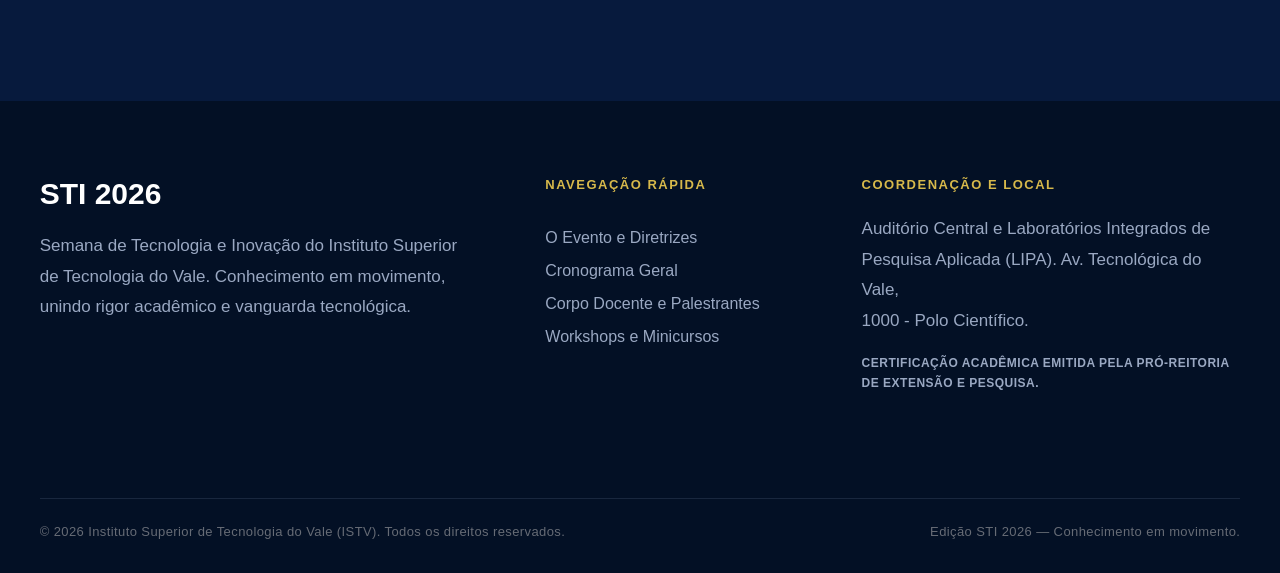
==== commit 8649b0e2: "Footer" ====
--- a/TRABALHO/index.html
+++ b/TRABALHO/index.html
@@ -279,7 +279,36 @@
         <span></span>
       </div>
     </section>
-
   </main>
+
+  <footer class="footer">
+    <div class="footer-top">
+      <section class="footer-sti">
+        <h2>STI 2026</h2>
+        <p>Semana de Tecnologia e Inovação do Instituto Superior<br>
+          de Tecnologia do Vale. Conhecimento em movimento,<br>
+          unindo rigor acadêmico e vanguarda tecnológica.</p>
+      </section>
+      <nav class="links" aria-label="Navegação rápida">
+        <h3>NAVEGAÇÃO RÁPIDA</h3>
+        <a href="#">O Evento e Diretrizes</a>
+        <a href="#">Cronograma Geral</a>
+        <a href="#">Corpo Docente e Palestrantes</a>
+        <a href="#">Workshops e Minicursos</a>
+      </nav>
+      <section class="footer-l">
+        <h3>COORDENAÇÃO E LOCAL</h3>
+        <p>Auditório Central e Laboratórios Integrados de<br>
+          Pesquisa Aplicada (LIPA). Av. Tecnológica do Vale,<br>
+          1000 - Polo Científico.</p>
+        <p class="certi">CERTIFICAÇÃO ACADÊMICA EMITIDA PELA PRÓ-REITORIA<br>
+          DE EXTENSÃO E PESQUISA.</p>
+      </section>
+    </div>
+    <div class="footer-final">
+      <p>© 2026 Instituto Superior de Tecnologia do Vale (ISTV). Todos os direitos reservados.</p>
+      <p>Edição STI 2026 — Conhecimento em movimento.</p>
+    </div>
+  </footer>
 </body>
 </html>
